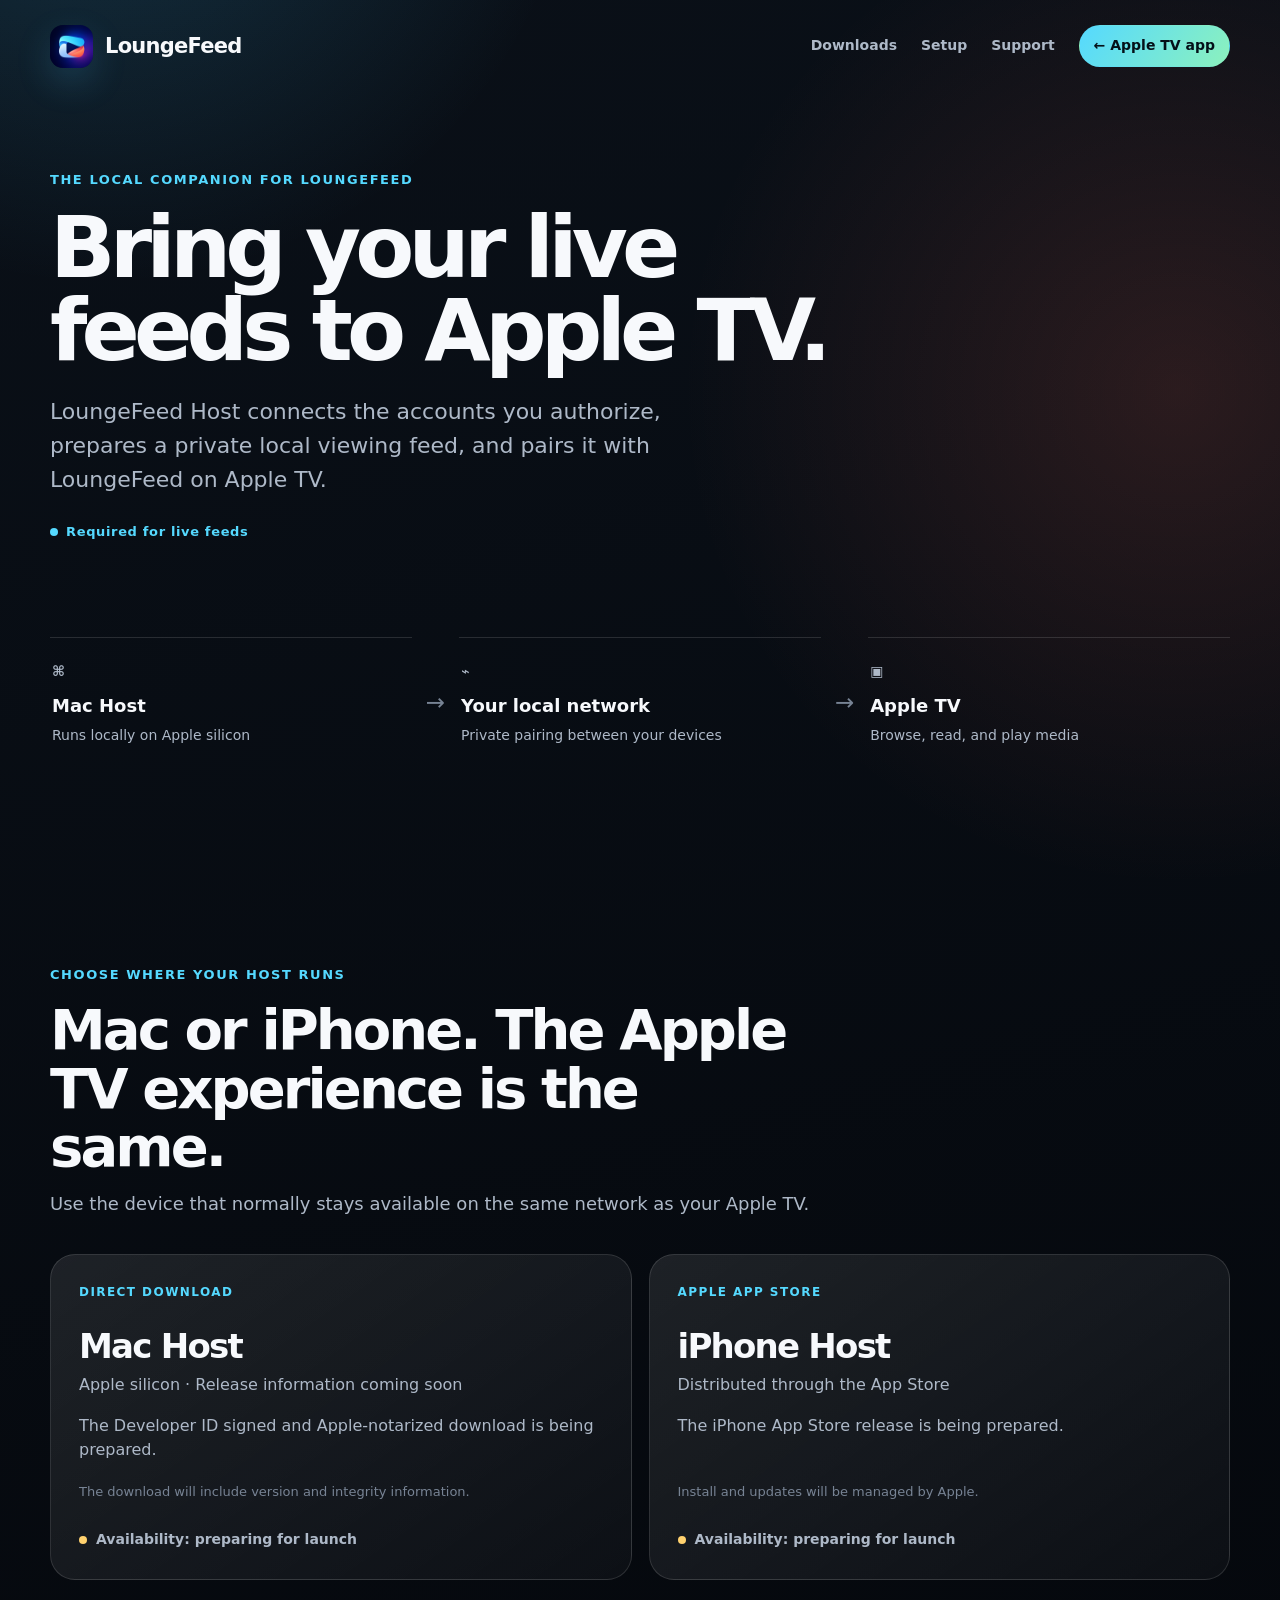
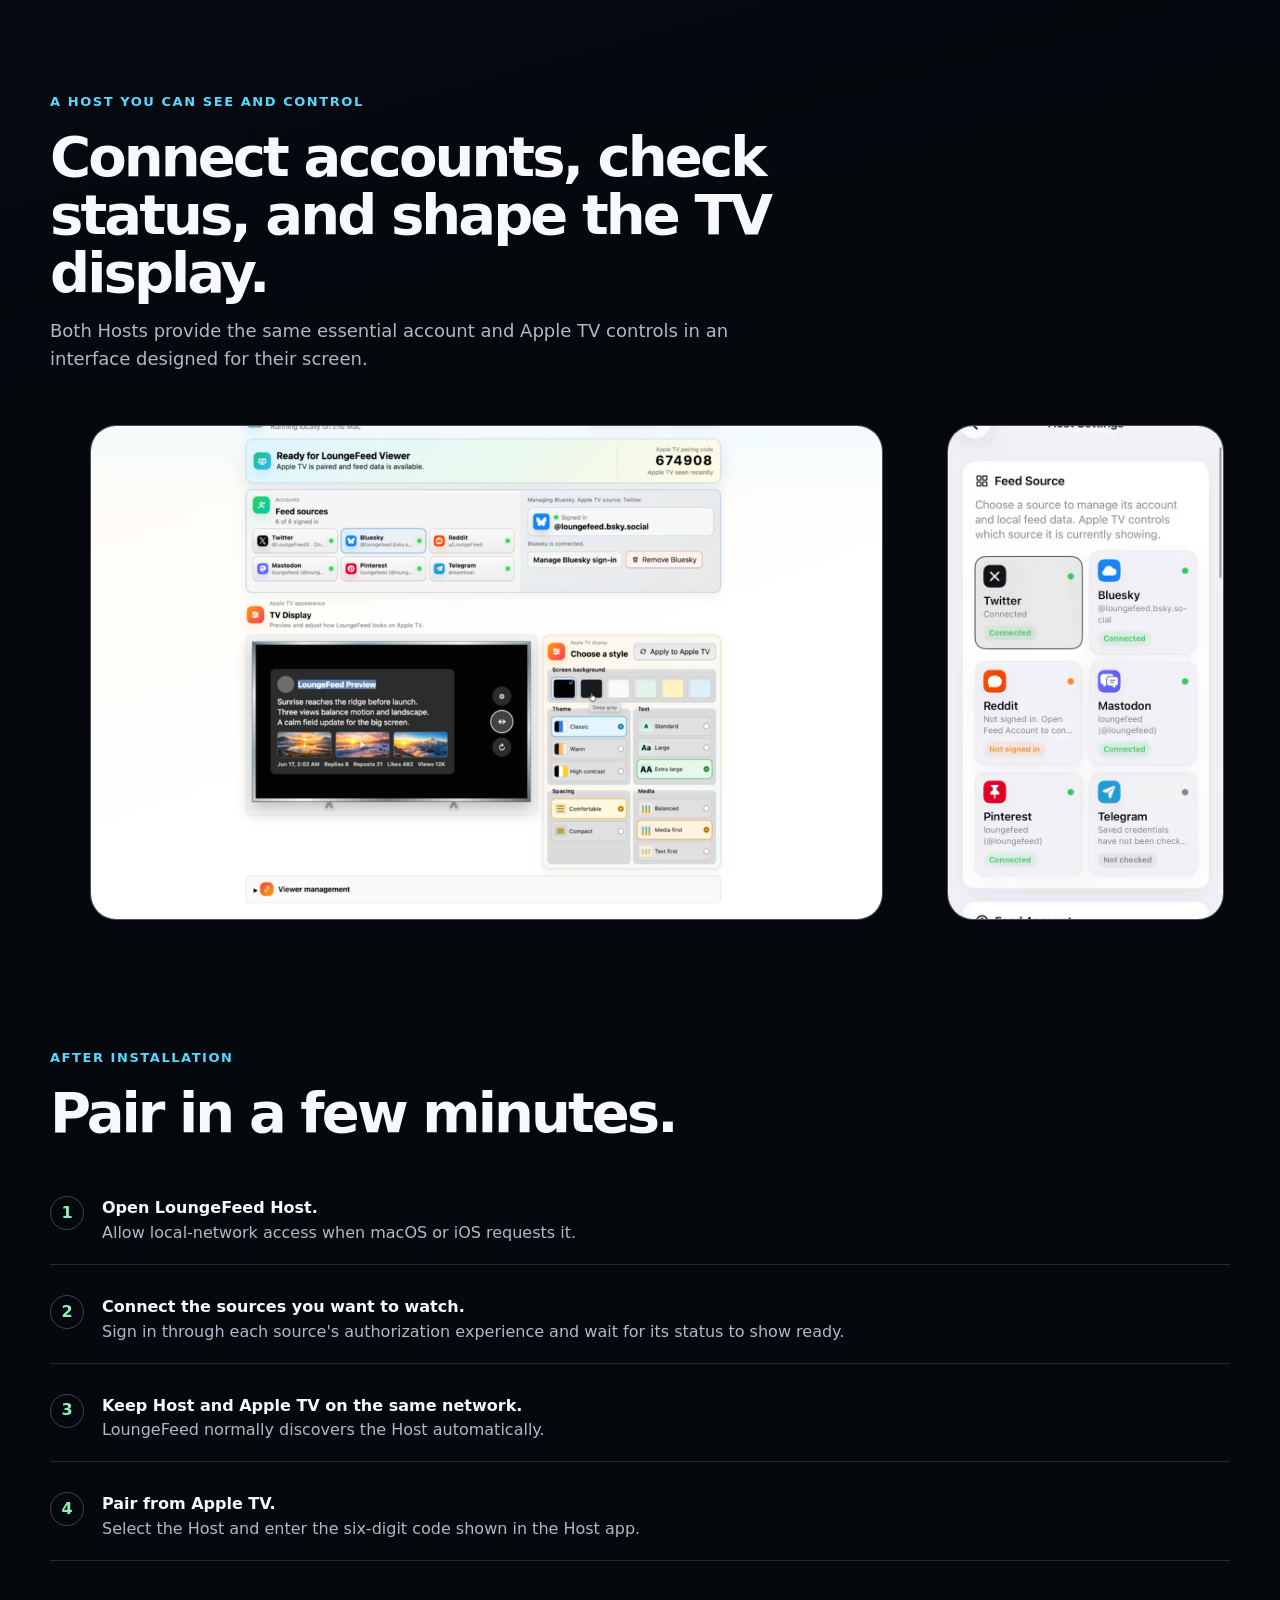
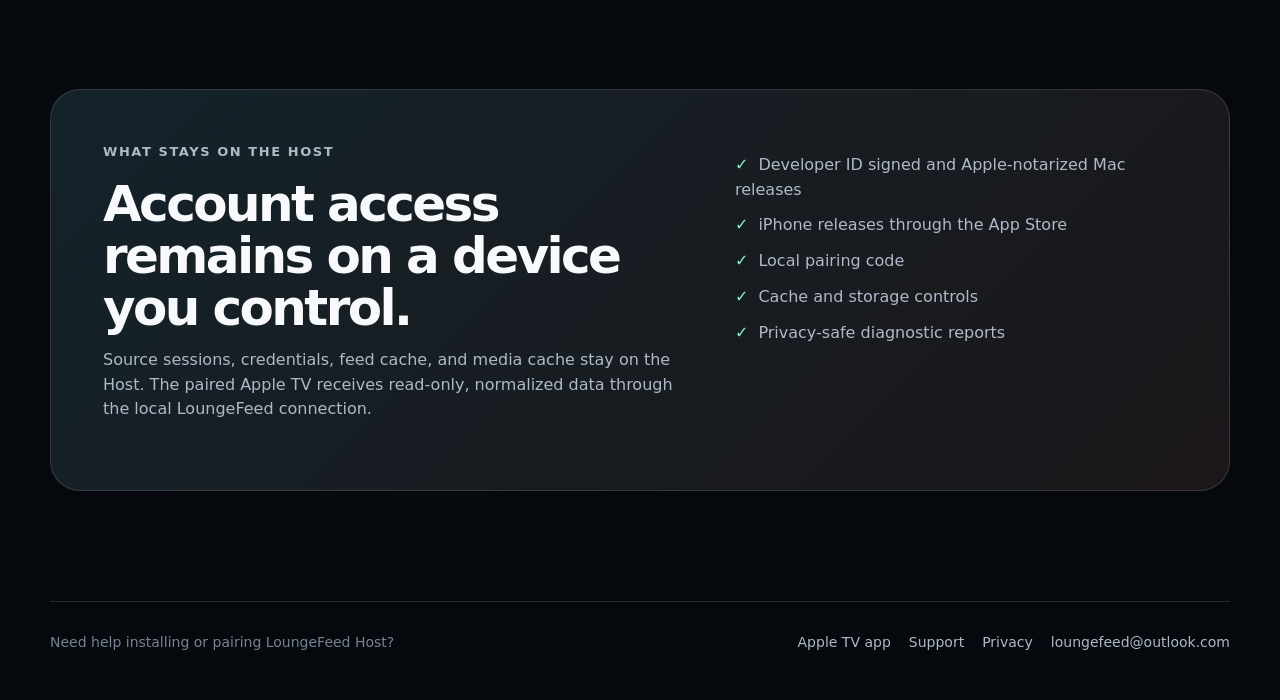
==== host.html @ aaff3a9a "Clarify navigation and product feature hierarchy" ====
<!doctype html>
<html lang="en">
<head>
  <meta charset="utf-8">
  <meta name="viewport" content="width=device-width, initial-scale=1">
  <title>Get LoungeFeed Host</title>
  <meta name="description" content="Install LoungeFeed Host on Mac or iPhone, connect your sources, and pair live feeds with LoungeFeed on Apple TV.">
  <meta name="theme-color" content="#05080d">
  <link rel="icon" href="assets/icons/icon-32.png" sizes="32x32" type="image/png">
  <link rel="apple-touch-icon" href="assets/icons/icon-180.png">
  <link rel="manifest" href="site.webmanifest">
  <link rel="stylesheet" href="assets/site.css">
</head>
<body>
  <div class="site-shell">
    <header class="site-header">
      <a class="brand" href="index.html" aria-label="LoungeFeed home"><img src="assets/icons/icon-192.png" alt=""><span>LoungeFeed</span></a>
      <nav class="site-nav" aria-label="Main navigation">
        <a href="#downloads">Downloads</a>
        <a href="#setup">Setup</a>
        <a href="support.html">Support</a>
        <a class="nav-cta" href="index.html">← Apple TV app</a>
      </nav>
    </header>

    <main>
      <section class="host-hero" aria-labelledby="host-title">
        <p class="eyebrow">The local companion for LoungeFeed</p>
        <h1 id="host-title">Bring your live feeds to Apple TV.</h1>
        <p class="hero-lead">LoungeFeed Host connects the accounts you authorize, prepares a private local viewing feed, and pairs it with LoungeFeed on Apple TV.</p>
        <p class="required-note"><span aria-hidden="true"></span>Required for live feeds</p>
      </section>

      <section class="connection-flow" aria-label="How LoungeFeed Host connects to Apple TV">
        <div class="flow-device"><span class="flow-icon" aria-hidden="true">⌘</span><strong>Mac Host</strong><span>Runs locally on Apple silicon</span></div>
        <span class="flow-arrow" aria-hidden="true">→</span>
        <div class="flow-device"><span class="flow-icon" aria-hidden="true">⌁</span><strong>Your local network</strong><span>Private pairing between your devices</span></div>
        <span class="flow-arrow" aria-hidden="true">→</span>
        <div class="flow-device"><span class="flow-icon" aria-hidden="true">▣</span><strong>Apple TV</strong><span>Browse, read, and play media</span></div>
      </section>

      <section class="section" id="downloads" aria-labelledby="download-title">
        <div class="section-heading">
          <p class="eyebrow">Choose where your Host runs</p>
          <h2 id="download-title">Mac or iPhone. The Apple TV experience is the same.</h2>
          <p class="section-lead">Use the device that normally stays available on the same network as your Apple TV.</p>
        </div>

        <div class="download-grid" aria-label="Host downloads">
          <article class="download-card">
            <span class="platform-tag">Direct download</span>
            <h2>Mac Host</h2>
            <p class="download-detail" id="mac-detail">Apple silicon · Release information coming soon</p>
            <p class="download-status" id="mac-status">The Developer ID signed and Apple-notarized download is being prepared.</p>
            <p class="download-meta" id="mac-meta">The download will include version and integrity information.</p>
            <span class="release-state" id="mac-pending">Availability: preparing for launch</span>
            <a class="button primary" id="mac-action" hidden>Download for Mac</a>
          </article>
          <article class="download-card">
            <span class="platform-tag">Apple App Store</span>
            <h2>iPhone Host</h2>
            <p class="download-detail" id="iphone-detail">Distributed through the App Store</p>
            <p class="download-status" id="iphone-status">The iPhone App Store release is being prepared.</p>
            <p class="download-meta" id="iphone-meta">Install and updates will be managed by Apple.</p>
            <span class="release-state" id="iphone-pending">Availability: preparing for launch</span>
            <a class="button primary" id="iphone-action" hidden>View on the App Store</a>
          </article>
        </div>
      </section>

      <section class="section" aria-labelledby="host-view-title">
        <div class="section-heading">
          <p class="eyebrow">A Host you can see and control</p>
          <h2 id="host-view-title">Connect accounts, check status, and shape the TV display.</h2>
          <p class="section-lead">Both Hosts provide the same essential account and Apple TV controls in an interface designed for their screen.</p>
        </div>
        <div class="host-screens">
          <figure class="device-shot mac"><img src="assets/screens/mac-host.png" loading="lazy" alt="LoungeFeed Mac Host showing connected sources and Apple TV display settings"></figure>
          <figure class="device-shot phone"><img src="assets/screens/iphone-host.png" loading="lazy" alt="LoungeFeed iPhone Host showing its source account controls"></figure>
        </div>
      </section>

      <section class="section" id="setup" aria-labelledby="setup-title">
        <div class="section-heading">
          <p class="eyebrow">After installation</p>
          <h2 id="setup-title">Pair in a few minutes.</h2>
        </div>
        <ol class="install-list">
          <li><span><strong>Open LoungeFeed Host.</strong><br>Allow local-network access when macOS or iOS requests it.</span></li>
          <li><span><strong>Connect the sources you want to watch.</strong><br>Sign in through each source's authorization experience and wait for its status to show ready.</span></li>
          <li><span><strong>Keep Host and Apple TV on the same network.</strong><br>LoungeFeed normally discovers the Host automatically.</span></li>
          <li><span><strong>Pair from Apple TV.</strong><br>Select the Host and enter the six-digit code shown in the Host app.</span></li>
        </ol>
      </section>

      <section class="section" aria-labelledby="trust-title">
        <div class="privacy-panel">
          <div>
            <p class="eyebrow">What stays on the Host</p>
            <h2 id="trust-title">Account access remains on a device you control.</h2>
            <p>Source sessions, credentials, feed cache, and media cache stay on the Host. The paired Apple TV receives read-only, normalized data through the local LoungeFeed connection.</p>
          </div>
          <ul class="check-list"><li>Developer ID signed and Apple-notarized Mac releases</li><li>iPhone releases through the App Store</li><li>Local pairing code</li><li>Cache and storage controls</li><li>Privacy-safe diagnostic reports</li></ul>
        </div>
      </section>
    </main>

    <footer class="site-footer">
      <span>Need help installing or pairing LoungeFeed Host?</span>
      <span class="footer-links"><a href="index.html">Apple TV app</a><a href="support.html">Support</a><a href="privacy.html">Privacy</a><a href="mailto:loungefeed@outlook.com">loungefeed@outlook.com</a></span>
    </footer>
  </div>

  <script>
    const setDownload = (platform, data) => {
      const action = document.getElementById(`${platform}-action`);
      if (data.status !== "available") return;
      const url = platform === "mac" ? data.downloadURL : data.appStoreURL;
      if (!url) return;
      action.href = url;
      action.hidden = false;
      document.getElementById(`${platform}-pending`).hidden = true;
      action.textContent = platform === "mac" ? "Download for Mac" : "View on the App Store";
    };

    fetch("host-downloads.json", { cache: "no-store" })
      .then(response => response.ok ? response.json() : Promise.reject(new Error("metadata unavailable")))
      .then(data => {
        const mac = data.macOS || {};
        const iphone = data.iPhone || {};
        if (mac.version) document.getElementById("mac-detail").textContent = `${mac.architecture || "Apple silicon"} · Version ${mac.version}`;
        if (mac.minimumSystemVersion) document.getElementById("mac-meta").textContent = `Requires macOS ${mac.minimumSystemVersion} or later`;
        if (mac.status === "available") document.getElementById("mac-status").textContent = "Developer ID signed, notarized by Apple, and ready for direct installation.";
        if (iphone.version) document.getElementById("iphone-detail").textContent = `Version ${iphone.version} · App Store`;
        if (iphone.status === "available") document.getElementById("iphone-status").textContent = "Available from Apple's App Store.";
        setDownload("mac", mac);
        setDownload("iphone", iphone);
      })
      .catch(() => {});
  </script>
</body>
</html>
---- assets/site.css ----
:root {
  color-scheme: dark;
  --page: #05080d;
  --page-soft: #0a1018;
  --surface: rgba(255, 255, 255, 0.065);
  --surface-strong: rgba(255, 255, 255, 0.095);
  --text: #f7f9fc;
  --muted: #aeb9c8;
  --soft: #778394;
  --line: rgba(255, 255, 255, 0.13);
  --line-strong: rgba(255, 255, 255, 0.24);
  --cyan: #55d9ff;
  --blue: #4f7cff;
  --coral: #ff7f68;
  --gold: #ffd16e;
  --mint: #8cf1bd;
  font-family: Inter, ui-sans-serif, system-ui, -apple-system, BlinkMacSystemFont, "Segoe UI", sans-serif;
}

* { box-sizing: border-box; }
html { scroll-behavior: smooth; }
body {
  margin: 0;
  min-width: 320px;
  min-height: 100vh;
  color: var(--text);
  background:
    radial-gradient(circle at 8% -5%, rgba(66, 198, 255, 0.2), transparent 30rem),
    radial-gradient(circle at 92% 10%, rgba(255, 112, 91, 0.14), transparent 31rem),
    linear-gradient(165deg, var(--page-soft), var(--page) 48%);
  font-size: 16px;
  line-height: 1.55;
}

img { display: block; max-width: 100%; }
a { color: inherit; }
button, a { -webkit-tap-highlight-color: transparent; }
:focus-visible { outline: 3px solid var(--cyan); outline-offset: 4px; }

.site-shell {
  width: min(1180px, calc(100% - 40px));
  margin: 0 auto;
}

.site-header {
  display: flex;
  align-items: center;
  justify-content: space-between;
  gap: 28px;
  min-height: 92px;
}

.brand {
  display: inline-flex;
  align-items: center;
  gap: 12px;
  color: var(--text);
  text-decoration: none;
  font-size: 21px;
  font-weight: 800;
  letter-spacing: -0.035em;
}

.brand img {
  width: 43px;
  height: 43px;
  border-radius: 13px;
  box-shadow: 0 14px 35px rgba(76, 196, 255, 0.18);
}

.site-nav {
  display: flex;
  align-items: center;
  justify-content: flex-end;
  flex-wrap: wrap;
  gap: 9px 24px;
}

.site-nav a {
  color: var(--muted);
  text-decoration: none;
  font-size: 14px;
  font-weight: 650;
}

.site-nav a:hover { color: var(--text); }

.site-nav .nav-cta {
  padding: 9px 14px;
  border: 1px solid transparent;
  border-radius: 999px;
  color: #041018;
  background: linear-gradient(125deg, var(--cyan), var(--mint));
  font-weight: 820;
}

.hero {
  display: grid;
  grid-template-columns: minmax(0, 0.82fr) minmax(520px, 1.18fr);
  align-items: center;
  gap: clamp(38px, 6vw, 78px);
  padding: 76px 0 46px;
}

.eyebrow {
  margin: 0 0 16px;
  color: var(--cyan);
  font-size: 13px;
  font-weight: 800;
  letter-spacing: 0.12em;
  text-transform: uppercase;
}

h1, h2, h3, p { margin-top: 0; }
h1 {
  max-width: 660px;
  margin-bottom: 24px;
  font-size: clamp(48px, 7.2vw, 86px);
  line-height: 0.96;
  letter-spacing: -0.068em;
}

.hero-lead {
  max-width: 650px;
  margin-bottom: 0;
  color: var(--muted);
  font-size: clamp(18px, 2.1vw, 22px);
  line-height: 1.55;
}

.actions {
  display: flex;
  align-items: center;
  flex-wrap: wrap;
  gap: 16px 22px;
  margin-top: 30px;
}

.button {
  display: inline-flex;
  align-items: center;
  justify-content: center;
  min-height: 50px;
  padding: 0 19px;
  border: 1px solid var(--line-strong);
  border-radius: 14px;
  color: var(--text);
  text-decoration: none;
  font-weight: 780;
  transition: transform 160ms ease, border-color 160ms ease, background 160ms ease;
}

.button:hover { transform: translateY(-2px); border-color: rgba(255, 255, 255, 0.42); }
.button[hidden] { display: none; }
.button.primary {
  border-color: transparent;
  color: #041018;
  background: linear-gradient(125deg, var(--cyan), var(--mint));
}

.visual-stack { position: relative; padding: 22px 0 28px; }
.visual-stack::before {
  content: "";
  position: absolute;
  inset: 4% 3% 0;
  border-radius: 44px;
  background: linear-gradient(125deg, rgba(75, 208, 255, 0.22), rgba(255, 127, 104, 0.15));
  filter: blur(44px);
}

.tv-frame {
  position: relative;
  padding: 12px;
  border: 1px solid rgba(255, 255, 255, 0.26);
  border-radius: 28px;
  background: linear-gradient(150deg, #aab6c2, #39434d 8%, #161b20 70%, #64717e);
  box-shadow: 0 35px 90px rgba(0, 0, 0, 0.5);
}

.tv-screen {
  position: relative;
  aspect-ratio: 16 / 9;
  overflow: hidden;
  border: 3px solid #020304;
  border-radius: 18px;
  background: #000;
}
.tv-screen img { width: 100%; height: 100%; object-fit: cover; }
.screen-label {
  position: absolute;
  right: 16px;
  bottom: 14px;
  padding: 7px 10px;
  border: 1px solid rgba(255, 255, 255, 0.2);
  border-radius: 999px;
  background: rgba(3, 7, 11, 0.76);
  color: rgba(255, 255, 255, 0.8);
  font-size: 11px;
  font-weight: 750;
  backdrop-filter: blur(14px);
}
.tv-stand { display: flex; justify-content: center; gap: 33%; height: 22px; }
.tv-stand::before, .tv-stand::after {
  content: "";
  width: 42px;
  height: 18px;
  border-radius: 0 0 8px 8px;
  background: linear-gradient(90deg, #252c33, #8c98a3, #2f3740);
  transform: skewX(-16deg);
}
.tv-stand::after { transform: skewX(16deg); }

.requirement-bar {
  display: grid;
  grid-template-columns: 1fr auto;
  align-items: center;
  gap: 18px;
  margin: 40px 0 0;
  padding: 18px 20px;
  border: 1px solid rgba(85, 217, 255, 0.23);
  border-radius: 20px;
  background: rgba(85, 217, 255, 0.07);
}
.requirement-bar strong { display: block; margin-bottom: 2px; }
.requirement-bar p { margin: 0; color: var(--muted); font-size: 14px; }
.text-link {
  color: var(--cyan);
  font-weight: 750;
  text-decoration: underline;
  text-decoration-color: rgba(85, 217, 255, 0.48);
  text-underline-offset: 4px;
}
.text-link:hover { color: var(--text); text-decoration-color: currentColor; }

.section { padding: 112px 0 0; }
.section-heading { max-width: 760px; margin-bottom: 36px; }
h2 {
  margin-bottom: 14px;
  font-size: clamp(34px, 5vw, 56px);
  line-height: 1.04;
  letter-spacing: -0.052em;
}
.section-lead { margin-bottom: 0; color: var(--muted); font-size: 18px; }

.source-cloud {
  display: grid;
  grid-template-columns: repeat(6, 1fr);
  gap: 0 22px;
}
.source-chip {
  display: flex;
  align-items: center;
  gap: 10px;
  min-height: 56px;
  padding: 13px 2px;
  border-top: 1px solid var(--line);
  font-weight: 760;
}
.source-dot { width: 11px; height: 11px; border-radius: 50%; box-shadow: 0 0 18px currentColor; }
.source-chip:nth-child(1) .source-dot { color: #f5f7fa; background: currentColor; }
.source-chip:nth-child(2) .source-dot { color: #42a5ff; background: currentColor; }
.source-chip:nth-child(3) .source-dot { color: #ff6a43; background: currentColor; }
.source-chip:nth-child(4) .source-dot { color: #8c78ff; background: currentColor; }
.source-chip:nth-child(5) .source-dot { color: #4ec5f1; background: currentColor; }
.source-chip:nth-child(6) .source-dot { color: #ef4e72; background: currentColor; }

.story {
  display: grid;
  grid-template-columns: minmax(0, 1fr) minmax(0, 1.12fr);
  align-items: center;
  gap: clamp(36px, 7vw, 86px);
  margin-top: 52px;
}
.story.reverse { grid-template-columns: minmax(0, 1.12fr) minmax(0, 1fr); }
.story.reverse .story-media { order: -1; }
.story-copy h3 { margin-bottom: 14px; font-size: clamp(30px, 4vw, 44px); line-height: 1.07; letter-spacing: -0.04em; }
.story-copy p { color: var(--muted); font-size: 17px; }
.story-points { margin: 20px 0 0; padding: 0; list-style: none; }
.story-points li { display: flex; gap: 10px; margin: 10px 0; color: var(--muted); }
.story-points li::before { content: "•"; color: var(--cyan); font-weight: 900; }
.screenshot-card {
  overflow: hidden;
  border: 1px solid var(--line-strong);
  border-radius: 24px;
  background: #000;
  box-shadow: 0 30px 75px rgba(0, 0, 0, 0.38);
}
.screenshot-card img { width: 100%; aspect-ratio: 16 / 9; object-fit: cover; }

.feature-pair {
  display: grid;
  grid-template-columns: 1fr 1fr;
  gap: clamp(36px, 7vw, 86px);
  margin-top: 84px;
  padding: 34px 0;
  border-top: 1px solid var(--line);
  border-bottom: 1px solid var(--line);
}
.feature-essay h3 {
  margin-bottom: 12px;
  font-size: clamp(27px, 3.2vw, 38px);
  line-height: 1.08;
  letter-spacing: -0.035em;
}
.feature-essay p { color: var(--muted); }
.feature-essay p:last-child { margin-bottom: 0; }
.steps-grid {
  display: grid;
  grid-template-columns: repeat(3, 1fr);
  gap: 15px;
  counter-reset: setup-step;
}
.step-card {
  position: relative;
  padding: 24px 0 0;
  border-top: 1px solid var(--line);
  counter-increment: setup-step;
}
.step-card::before {
  content: counter(setup-step);
  display: grid;
  place-items: center;
  width: 34px;
  height: 34px;
  margin-bottom: 26px;
  border: 1px solid var(--line-strong);
  border-radius: 50%;
  color: var(--cyan);
  font-weight: 900;
}
.step-card h3 { margin-bottom: 8px; font-size: 21px; }
.step-card p { margin-bottom: 0; color: var(--muted); }

.privacy-panel, .explore-panel {
  display: grid;
  grid-template-columns: minmax(0, 1.15fr) minmax(280px, 0.85fr);
  gap: 34px;
  padding: clamp(28px, 5vw, 52px);
  border: 1px solid var(--line);
  border-radius: 30px;
  background:
    linear-gradient(135deg, rgba(85, 217, 255, 0.09), rgba(255, 127, 104, 0.06)),
    rgba(255, 255, 255, 0.035);
}
.privacy-panel h2, .explore-panel h2 { font-size: clamp(32px, 4.5vw, 50px); }
.privacy-panel p, .explore-panel p { color: var(--muted); }
.check-list { margin: 0; padding: 0; list-style: none; }
.check-list li { margin: 11px 0; color: var(--muted); }
.check-list li::before { content: "✓"; margin-right: 10px; color: var(--mint); font-weight: 900; }

.site-footer {
  display: flex;
  align-items: flex-start;
  justify-content: space-between;
  gap: 24px;
  margin-top: 110px;
  padding: 30px 0 46px;
  border-top: 1px solid var(--line);
  color: var(--soft);
  font-size: 14px;
}
.footer-links { display: flex; flex-wrap: wrap; justify-content: flex-end; gap: 8px 18px; }
.footer-links a { color: var(--muted); text-decoration: none; }
.footer-links a:hover { color: var(--text); }

/* Host download page */
.host-hero { max-width: 870px; padding: 78px 0 42px; }
.host-hero h1 { max-width: 820px; }
.required-note {
  display: inline-flex;
  align-items: center;
  gap: 8px;
  margin-top: 24px;
  color: var(--cyan);
  font-size: 13px;
  font-weight: 820;
  letter-spacing: 0.05em;
}
.required-note span { width: 8px; height: 8px; border-radius: 50%; background: var(--cyan); }
.connection-flow {
  display: grid;
  grid-template-columns: 1fr auto 1fr auto 1fr;
  align-items: center;
  gap: 14px;
  margin: 40px 0 84px;
}
.flow-device {
  min-height: 126px;
  padding: 21px 2px;
  border-top: 1px solid var(--line);
}
.flow-device strong { display: block; margin: 9px 0 3px; font-size: 18px; }
.flow-device span { color: var(--muted); font-size: 14px; }
.flow-icon { color: var(--cyan); font-size: 25px; font-weight: 900; }
.flow-arrow { color: var(--soft); font-size: 23px; }

.download-grid { display: grid; grid-template-columns: 1fr 1fr; gap: 17px; }
.download-card {
  display: flex;
  flex-direction: column;
  min-height: 326px;
  padding: 28px;
  border: 1px solid var(--line);
  border-radius: 25px;
  background: linear-gradient(145deg, var(--surface-strong), rgba(255, 255, 255, 0.03));
}
.platform-tag { color: var(--cyan); font-size: 12px; font-weight: 850; letter-spacing: 0.12em; text-transform: uppercase; }
.download-card h2 { margin: 28px 0 8px; font-size: 34px; }
.download-detail, .download-status { color: var(--muted); }
.download-status { min-height: 52px; }
.download-meta { margin: 0 0 22px; color: var(--soft); font-size: 13px; }
.download-card .button { align-self: flex-start; margin-top: auto; }
.release-state {
  display: flex;
  align-items: center;
  gap: 9px;
  margin-top: auto;
  color: var(--muted);
  font-size: 14px;
  font-weight: 680;
}
.release-state::before { content: ""; width: 8px; height: 8px; border-radius: 50%; background: var(--gold); }

.host-screens {
  display: grid;
  grid-template-columns: minmax(0, 1.75fr) minmax(220px, 0.58fr);
  align-items: stretch;
  gap: 18px;
}
.device-shot {
  overflow: hidden;
  border: 1px solid var(--line-strong);
  border-radius: 26px;
  background: rgba(255, 255, 255, 0.055);
}
.device-shot.mac { aspect-ratio: 16 / 10; }
.device-shot.phone { aspect-ratio: 0.56 / 1; max-height: 620px; justify-self: center; }
.device-shot img { width: 100%; height: 100%; object-fit: cover; }
.device-shot.mac img { object-position: center 67%; }
.device-shot figcaption { padding: 12px 15px; color: var(--muted); font-size: 13px; }

.install-list { display: grid; gap: 12px; padding: 0; list-style: none; counter-reset: install-step; }
.install-list li {
  display: grid;
  grid-template-columns: 38px 1fr;
  gap: 14px;
  align-items: start;
  padding: 18px 0;
  border-bottom: 1px solid var(--line);
  color: var(--muted);
  counter-increment: install-step;
}
.install-list li::before {
  content: counter(install-step);
  display: grid;
  place-items: center;
  width: 32px;
  height: 32px;
  border: 1px solid var(--line-strong);
  border-radius: 50%;
  color: var(--mint);
  font-weight: 900;
}
.install-list strong { color: var(--text); }

@media (max-width: 980px) {
  .hero { grid-template-columns: 1fr; padding-top: 52px; }
  .hero-copy { max-width: 780px; }
  .visual-stack { width: min(760px, 100%); margin: 0 auto; }
  .source-cloud { grid-template-columns: repeat(3, 1fr); }
  .story, .story.reverse { grid-template-columns: 1fr; }
  .story.reverse .story-media { order: initial; }
}

@media (max-width: 720px) {
  .site-shell { width: min(100% - 28px, 1180px); }
  .site-header { align-items: flex-start; flex-direction: column; padding: 20px 0; }
  .site-nav { justify-content: flex-start; gap: 8px 17px; }
  .hero, .host-hero { padding-top: 46px; }
  h1 { font-size: clamp(45px, 14vw, 66px); }
  .requirement-bar { grid-template-columns: 1fr; }
  .requirement-bar > .text-link { grid-column: 1; }
  .section { padding-top: 82px; }
  .source-cloud, .steps-grid, .download-grid { grid-template-columns: 1fr 1fr; }
  .feature-pair { grid-template-columns: 1fr; }
  .privacy-panel, .explore-panel { grid-template-columns: 1fr; }
  .connection-flow { grid-template-columns: 1fr; }
  .flow-arrow { transform: rotate(90deg); justify-self: center; }
  .host-screens { grid-template-columns: 1fr; }
  .device-shot.phone { width: min(360px, 100%); }
  .site-footer { flex-direction: column; }
  .footer-links { justify-content: flex-start; }
}

@media (max-width: 480px) {
  .site-nav {
    width: 100%;
    flex-wrap: nowrap;
    justify-content: space-between;
    gap: 7px;
  }
  .site-nav a { font-size: 11.5px; }
  .site-nav .nav-cta { padding: 6px 9px; }
  .source-cloud, .steps-grid, .download-grid { grid-template-columns: 1fr; }
  .button { width: 100%; }
  .actions { display: grid; }
  .tv-frame { padding: 7px; border-radius: 20px; }
  .tv-screen { border-radius: 13px; }
}

@media (prefers-reduced-motion: reduce) {
  html { scroll-behavior: auto; }
  .button { transition: none; }
}
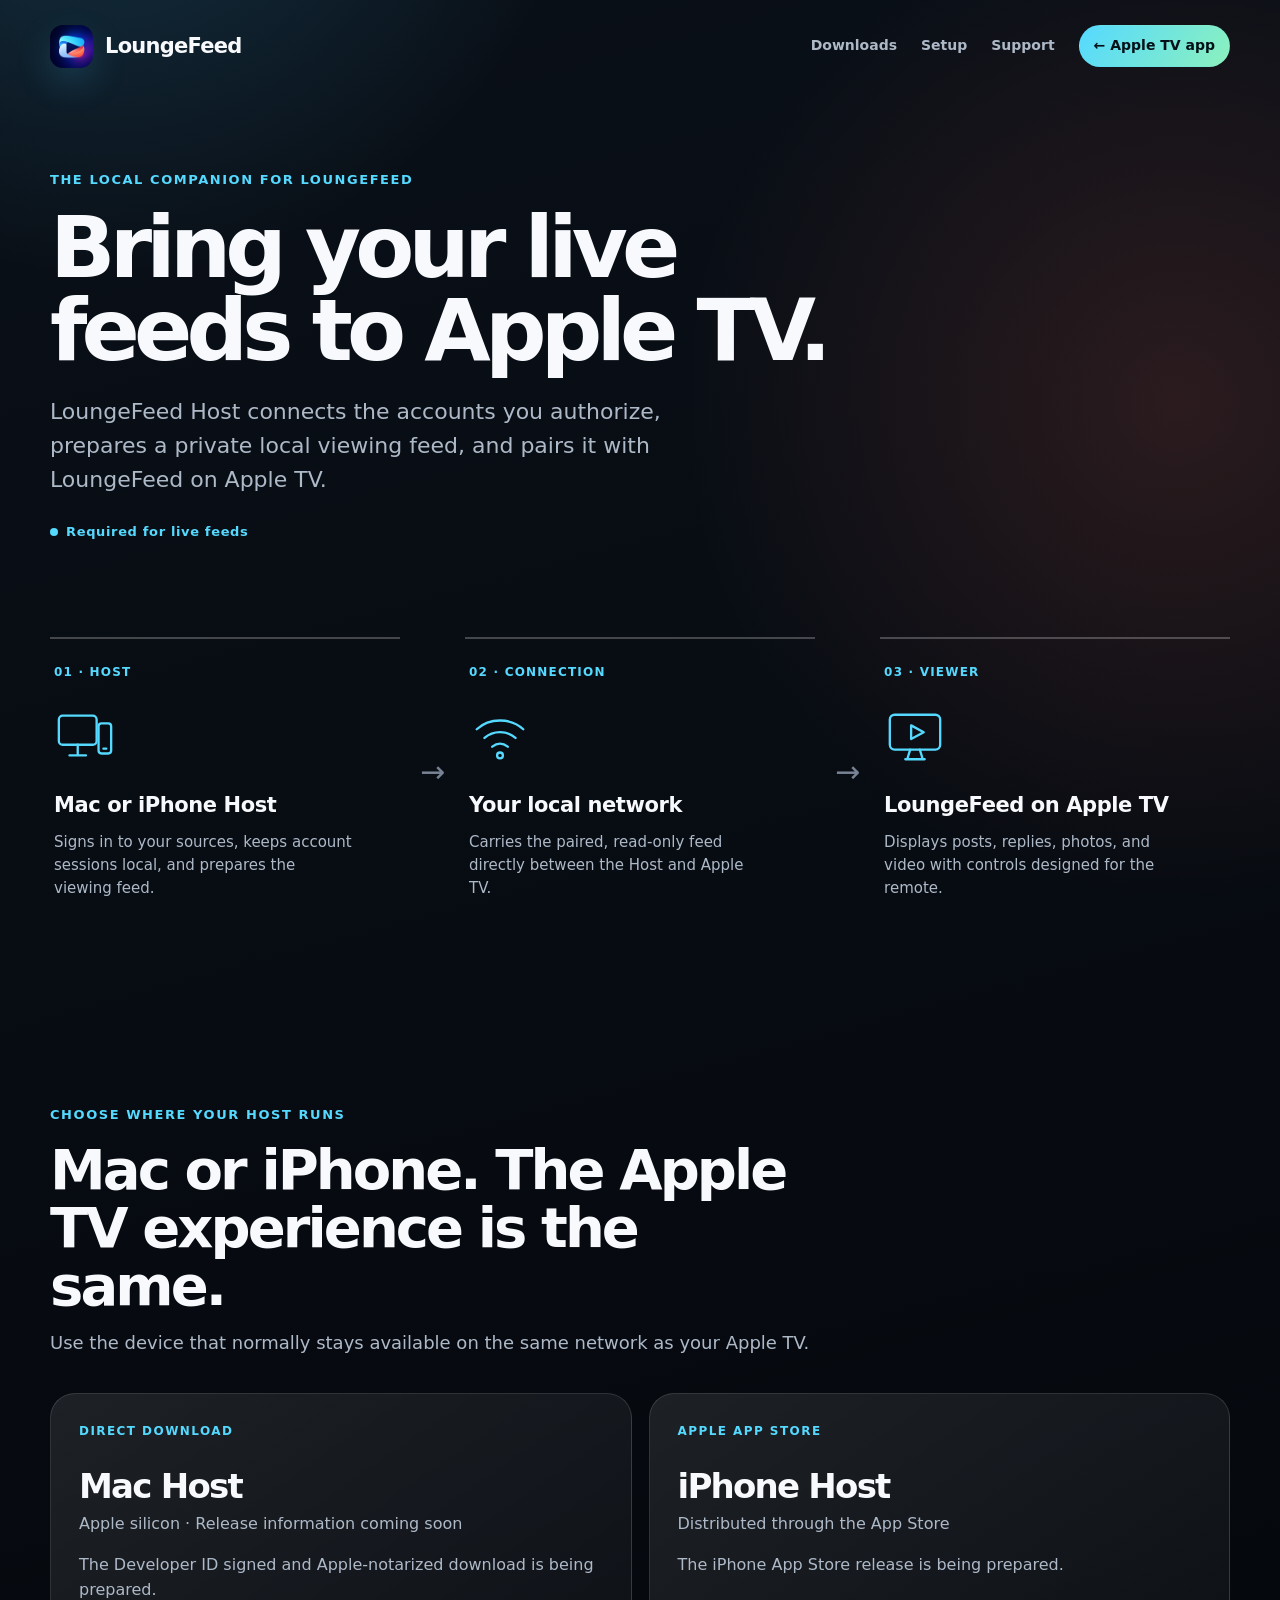
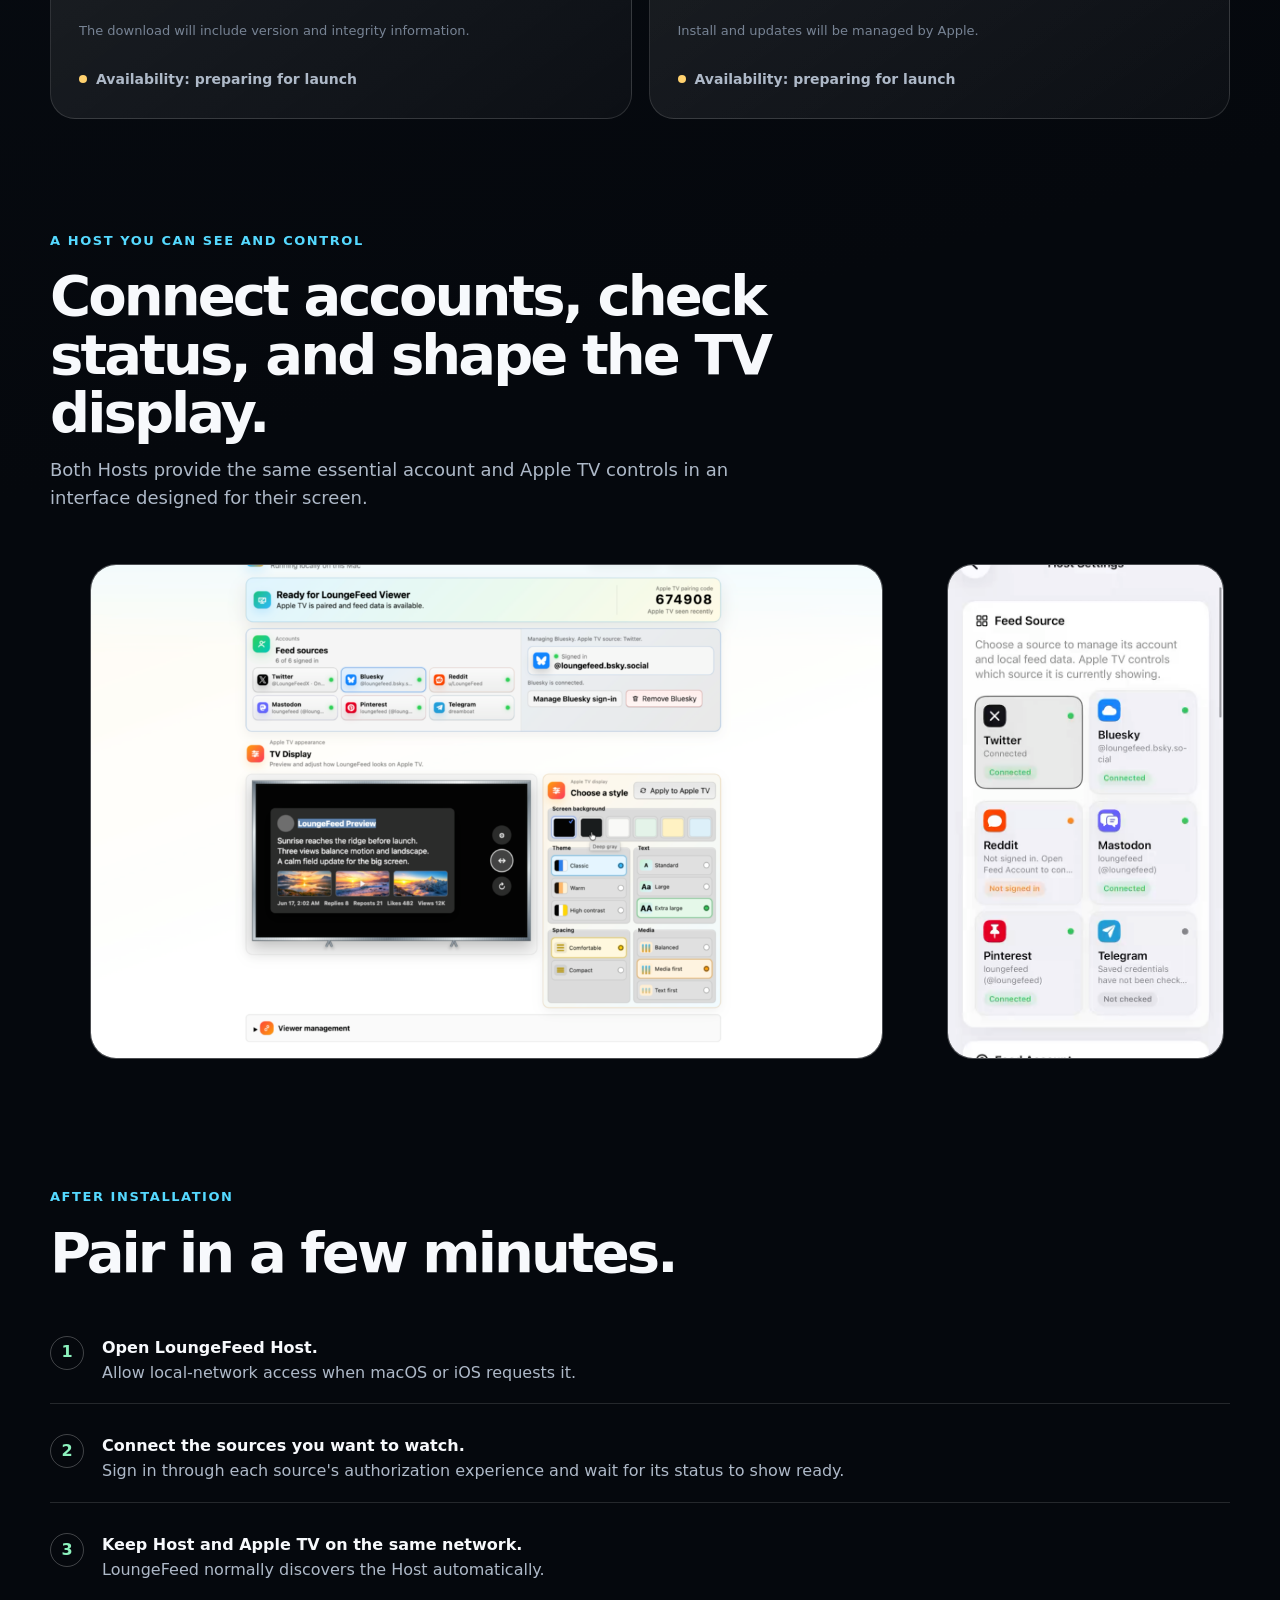
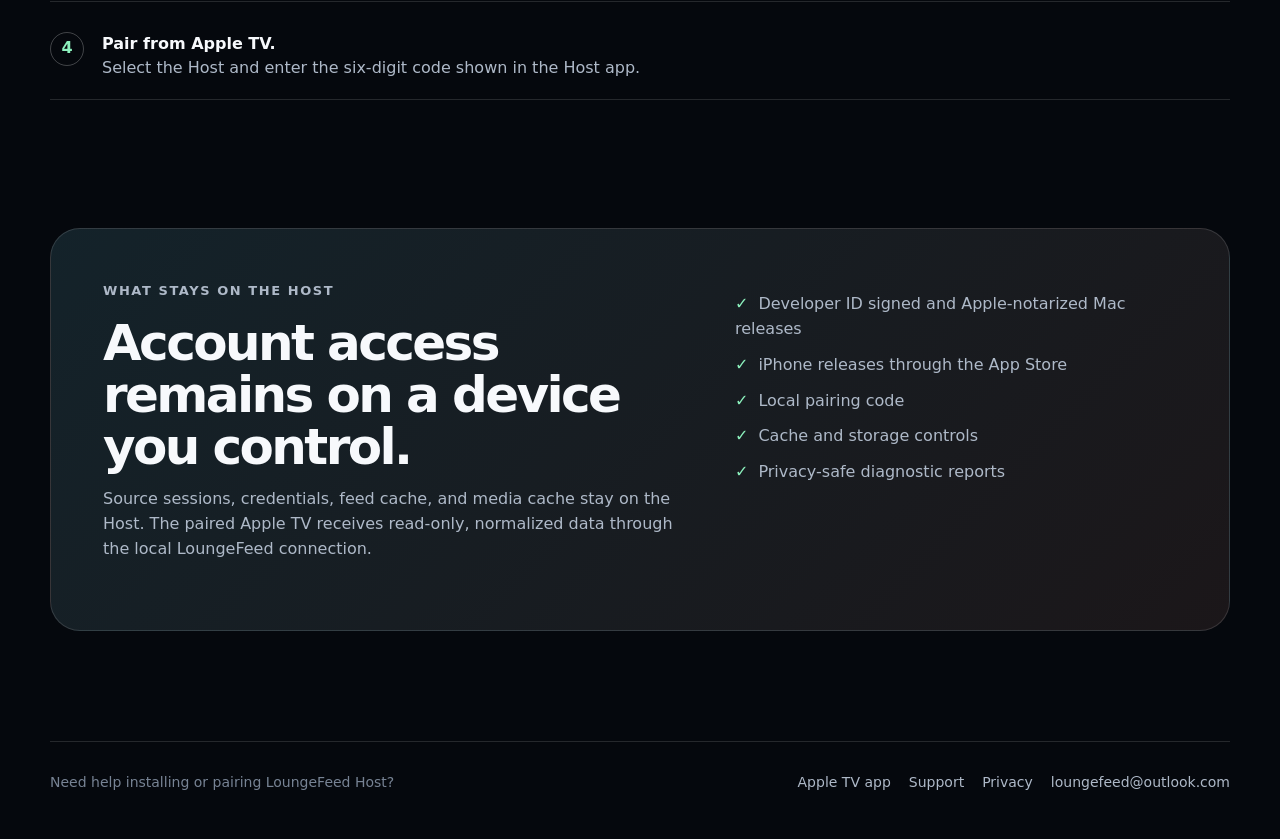
==== commit f296206f: "Refresh Host requirement and connection flow" ====
--- a/host.html
+++ b/host.html
@@ -9,7 +9,7 @@
   <link rel="icon" href="assets/icons/icon-32.png" sizes="32x32" type="image/png">
   <link rel="apple-touch-icon" href="assets/icons/icon-180.png">
   <link rel="manifest" href="site.webmanifest">
-  <link rel="stylesheet" href="assets/site.css">
+  <link rel="stylesheet" href="assets/site.css?v=20260802-2">
 </head>
 <body>
   <div class="site-shell">
@@ -32,11 +32,26 @@
       </section>
 
       <section class="connection-flow" aria-label="How LoungeFeed Host connects to Apple TV">
-        <div class="flow-device"><span class="flow-icon" aria-hidden="true">⌘</span><strong>Mac Host</strong><span>Runs locally on Apple silicon</span></div>
+        <div class="flow-device">
+          <span class="flow-step">01 · Host</span>
+          <svg class="flow-icon" viewBox="0 0 64 64" aria-hidden="true"><rect x="5" y="10" width="39" height="30" rx="4"></rect><path d="M16 51h17M24.5 40v11"></path><rect x="46" y="18" width="13" height="31" rx="3"></rect><path d="M51 44h3"></path></svg>
+          <strong>Mac or iPhone Host</strong>
+          <p>Signs in to your sources, keeps account sessions local, and prepares the viewing feed.</p>
+        </div>
         <span class="flow-arrow" aria-hidden="true">→</span>
-        <div class="flow-device"><span class="flow-icon" aria-hidden="true">⌁</span><strong>Your local network</strong><span>Private pairing between your devices</span></div>
+        <div class="flow-device">
+          <span class="flow-step">02 · Connection</span>
+          <svg class="flow-icon" viewBox="0 0 64 64" aria-hidden="true"><path d="M8 24c13-12 35-12 48 0M16 33c9-8 23-8 32 0M24 42c5-4 11-4 16 0"></path><circle cx="32" cy="51" r="3"></circle></svg>
+          <strong>Your local network</strong>
+          <p>Carries the paired, read-only feed directly between the Host and Apple TV.</p>
+        </div>
         <span class="flow-arrow" aria-hidden="true">→</span>
-        <div class="flow-device"><span class="flow-icon" aria-hidden="true">▣</span><strong>Apple TV</strong><span>Browse, read, and play media</span></div>
+        <div class="flow-device">
+          <span class="flow-step">03 · Viewer</span>
+          <svg class="flow-icon" viewBox="0 0 64 64" aria-hidden="true"><rect x="6" y="9" width="52" height="36" rx="5"></rect><path d="M22 55h20M27 45l-3 10M37 45l3 10"></path><path d="M28 20l13 7-13 7z"></path></svg>
+          <strong>LoungeFeed on Apple TV</strong>
+          <p>Displays posts, replies, photos, and video with controls designed for the remote.</p>
+        </div>
       </section>
 
       <section class="section" id="downloads" aria-labelledby="download-title">
--- a/assets/site.css
+++ b/assets/site.css
@@ -128,14 +128,6 @@
   line-height: 1.55;
 }
 
-.actions {
-  display: flex;
-  align-items: center;
-  flex-wrap: wrap;
-  gap: 16px 22px;
-  margin-top: 30px;
-}
-
 .button {
   display: inline-flex;
   align-items: center;
@@ -211,18 +203,33 @@
 .tv-stand::after { transform: skewX(16deg); }
 
 .requirement-bar {
-  display: grid;
-  grid-template-columns: 1fr auto;
-  align-items: center;
-  gap: 18px;
   margin: 40px 0 0;
-  padding: 18px 20px;
-  border: 1px solid rgba(85, 217, 255, 0.23);
+  padding: 25px 28px;
+  border: 1px solid rgba(85, 217, 255, 0.36);
   border-radius: 20px;
-  background: rgba(85, 217, 255, 0.07);
-}
-.requirement-bar strong { display: block; margin-bottom: 2px; }
-.requirement-bar p { margin: 0; color: var(--muted); font-size: 14px; }
+  background: rgba(85, 217, 255, 0.1);
+}
+.requirement-title {
+  display: inline-block;
+  margin-bottom: 10px;
+  color: var(--cyan);
+  font-size: 15px;
+  font-weight: 830;
+  text-decoration: underline;
+  text-decoration-color: rgba(85, 217, 255, 0.55);
+  text-underline-offset: 4px;
+}
+.requirement-title:hover { color: var(--text); text-decoration-color: currentColor; }
+.requirement-bar strong {
+  display: block;
+  margin-bottom: 6px;
+  color: var(--gold);
+  font-size: clamp(21px, 2.5vw, 29px);
+  line-height: 1.18;
+  letter-spacing: -0.025em;
+}
+.requirement-bar p { margin: 0; color: var(--muted); font-size: 15px; }
+.requirement-bar .requirement-secondary { margin-top: 5px; color: var(--soft); font-size: 14px; }
 .text-link {
   color: var(--cyan);
   font-weight: 750;
@@ -380,19 +387,38 @@
 .connection-flow {
   display: grid;
   grid-template-columns: 1fr auto 1fr auto 1fr;
-  align-items: center;
-  gap: 14px;
+  align-items: stretch;
+  gap: 20px;
   margin: 40px 0 84px;
 }
 .flow-device {
-  min-height: 126px;
-  padding: 21px 2px;
-  border-top: 1px solid var(--line);
-}
-.flow-device strong { display: block; margin: 9px 0 3px; font-size: 18px; }
-.flow-device span { color: var(--muted); font-size: 14px; }
-.flow-icon { color: var(--cyan); font-size: 25px; font-weight: 900; }
-.flow-arrow { color: var(--soft); font-size: 23px; }
+  display: flex;
+  flex-direction: column;
+  min-height: 250px;
+  padding: 24px 4px 8px;
+  border-top: 2px solid var(--line-strong);
+}
+.flow-step {
+  color: var(--cyan);
+  font-size: 12px;
+  font-weight: 850;
+  letter-spacing: 0.1em;
+  text-transform: uppercase;
+}
+.flow-icon {
+  width: 62px;
+  height: 62px;
+  margin: 25px 0 21px;
+  color: var(--cyan);
+  fill: none;
+  stroke: currentColor;
+  stroke-width: 2.4;
+  stroke-linecap: round;
+  stroke-linejoin: round;
+}
+.flow-device strong { display: block; margin: 0 0 9px; font-size: 21px; letter-spacing: -0.02em; }
+.flow-device p { max-width: 300px; margin: 0; color: var(--muted); font-size: 15px; line-height: 1.55; }
+.flow-arrow { align-self: center; color: var(--soft); font-size: 30px; }
 
 .download-grid { display: grid; grid-template-columns: 1fr 1fr; gap: 17px; }
 .download-card {
@@ -478,8 +504,6 @@
   .site-nav { justify-content: flex-start; gap: 8px 17px; }
   .hero, .host-hero { padding-top: 46px; }
   h1 { font-size: clamp(45px, 14vw, 66px); }
-  .requirement-bar { grid-template-columns: 1fr; }
-  .requirement-bar > .text-link { grid-column: 1; }
   .section { padding-top: 82px; }
   .source-cloud, .steps-grid, .download-grid { grid-template-columns: 1fr 1fr; }
   .feature-pair { grid-template-columns: 1fr; }
@@ -503,7 +527,6 @@
   .site-nav .nav-cta { padding: 6px 9px; }
   .source-cloud, .steps-grid, .download-grid { grid-template-columns: 1fr; }
   .button { width: 100%; }
-  .actions { display: grid; }
   .tv-frame { padding: 7px; border-radius: 20px; }
   .tv-screen { border-radius: 13px; }
 }
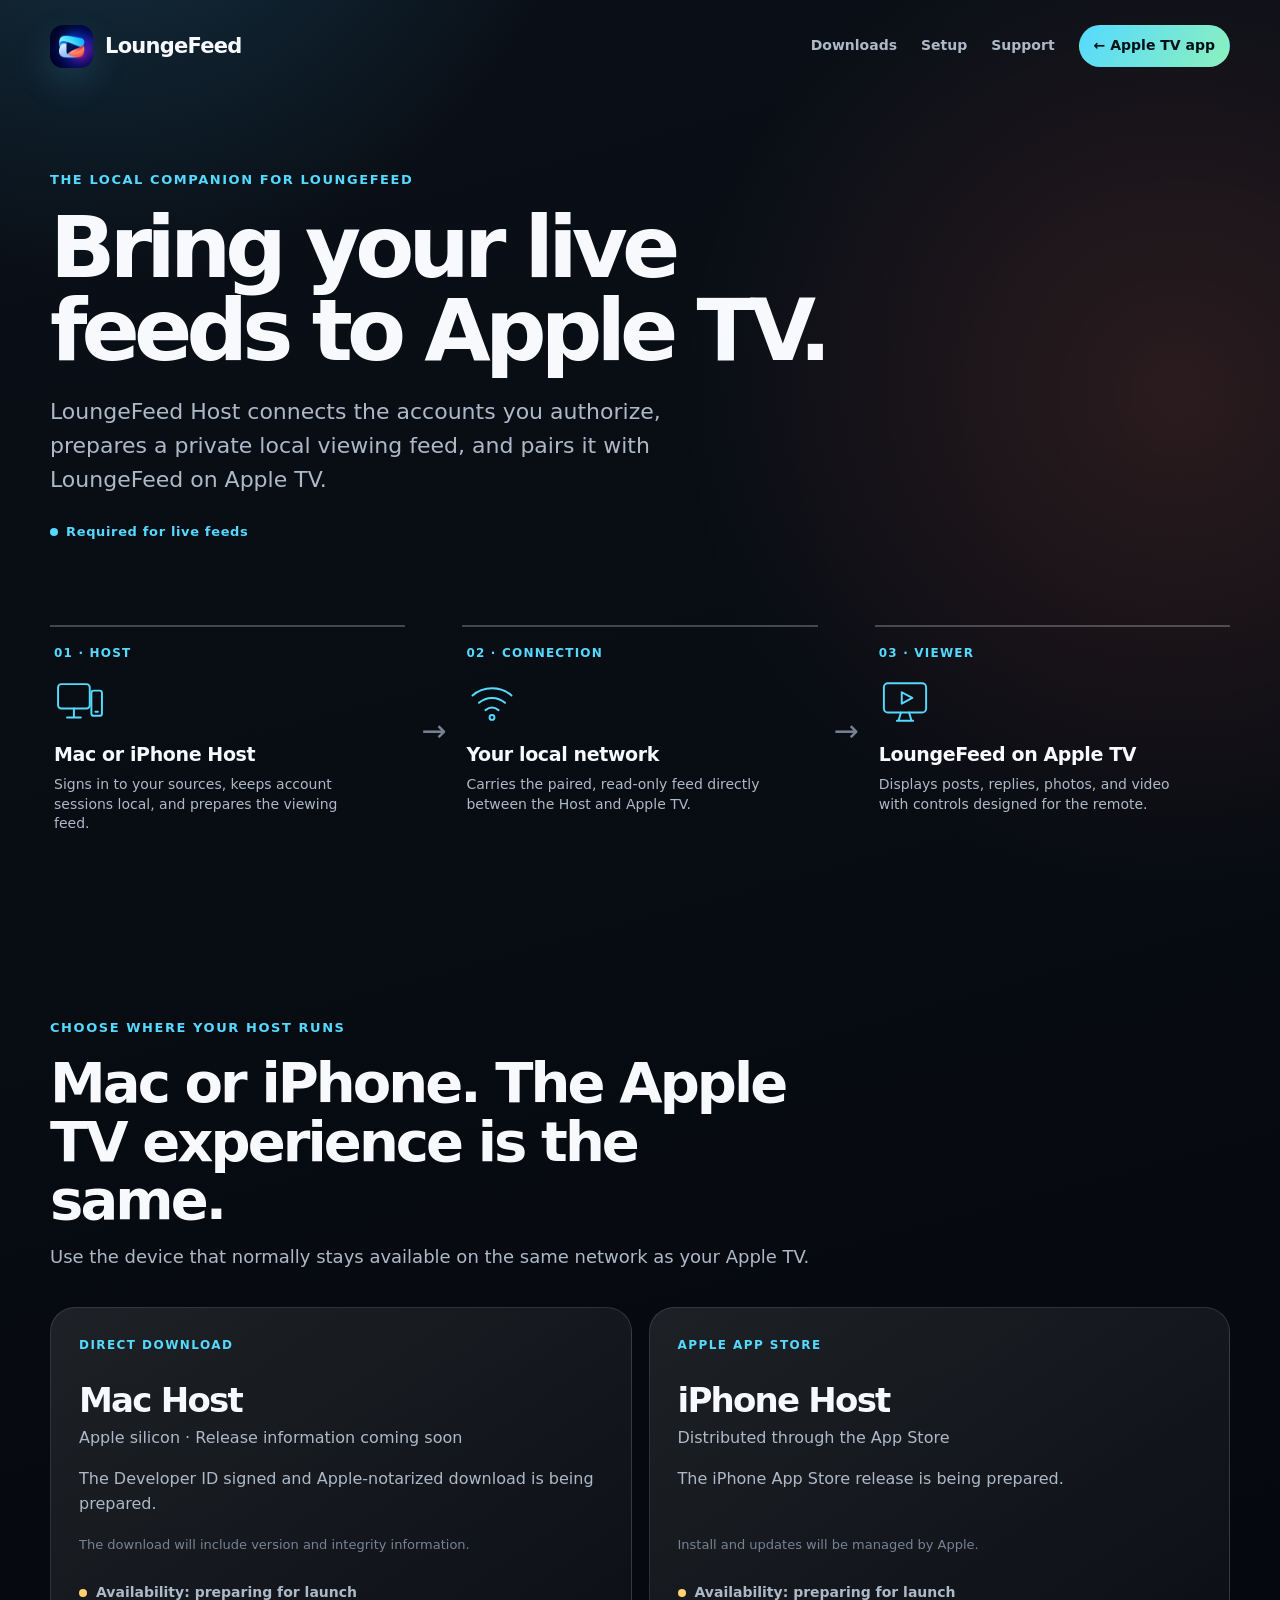
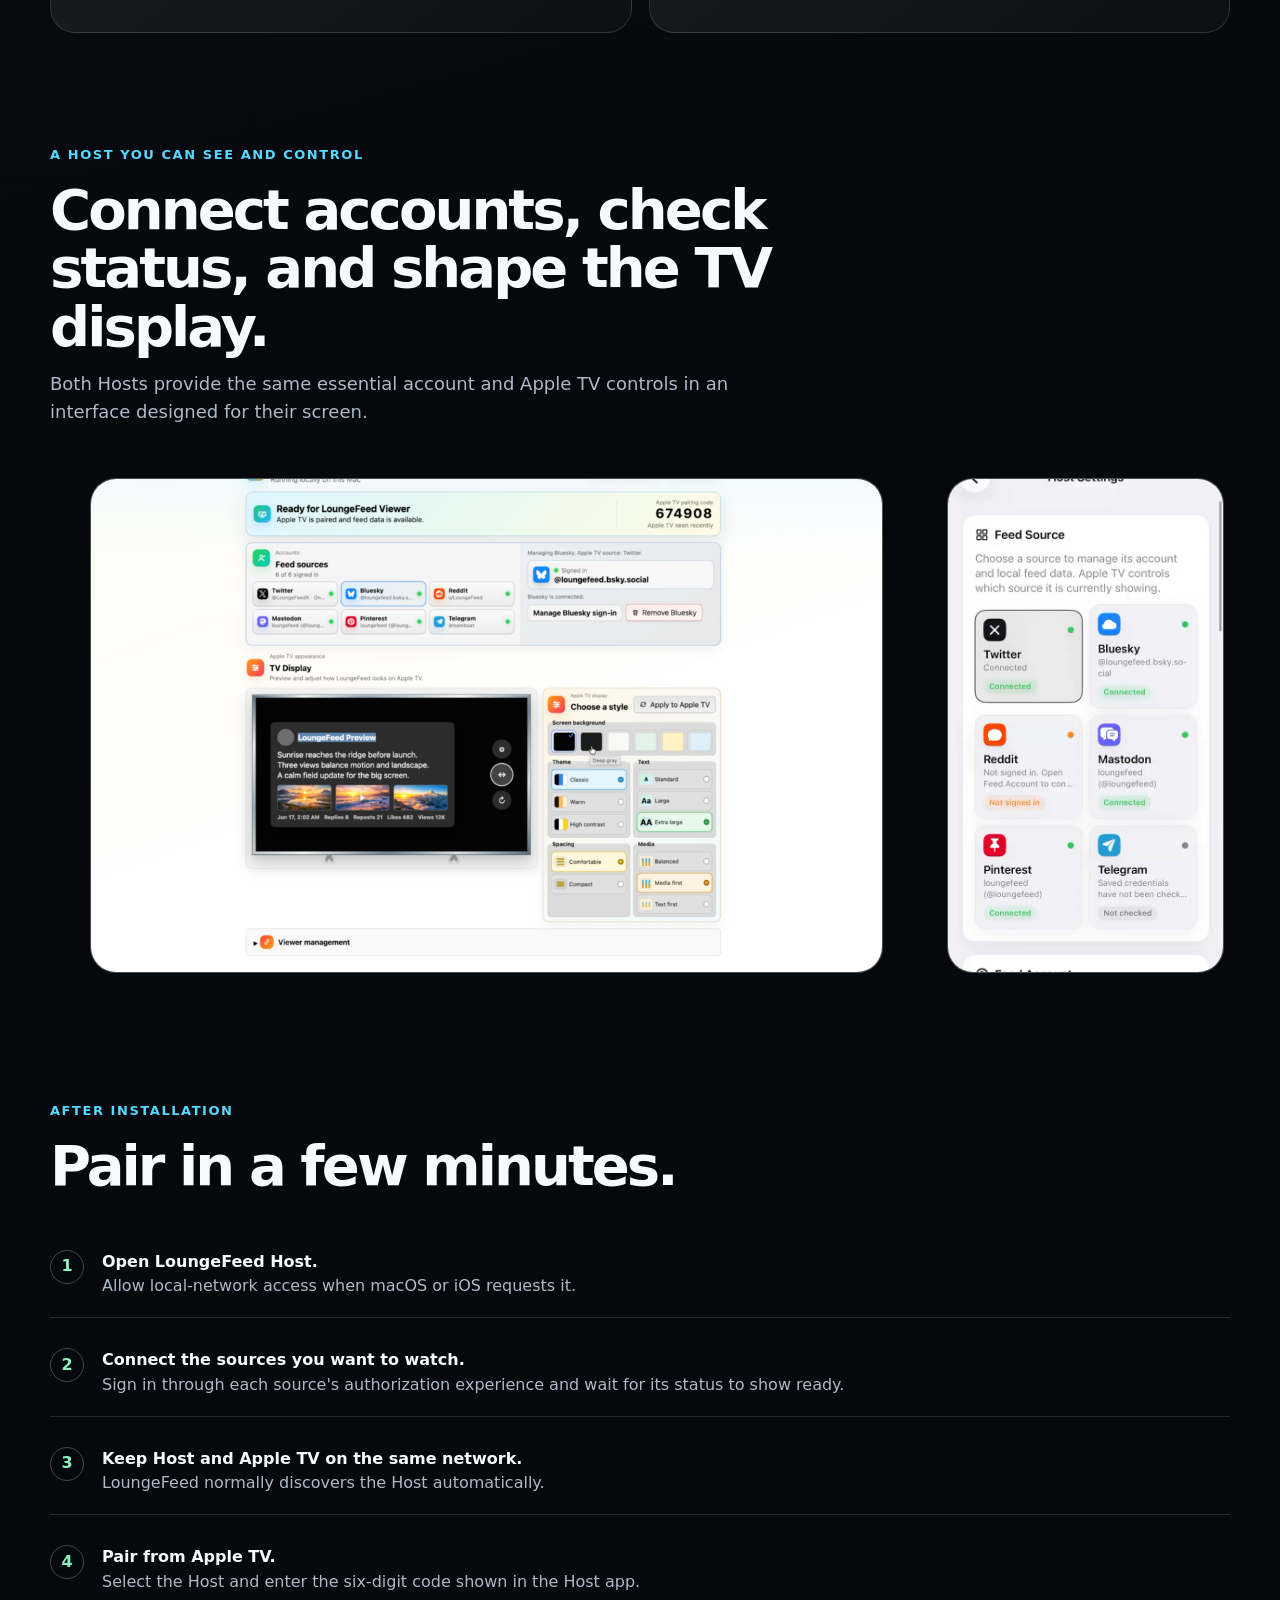
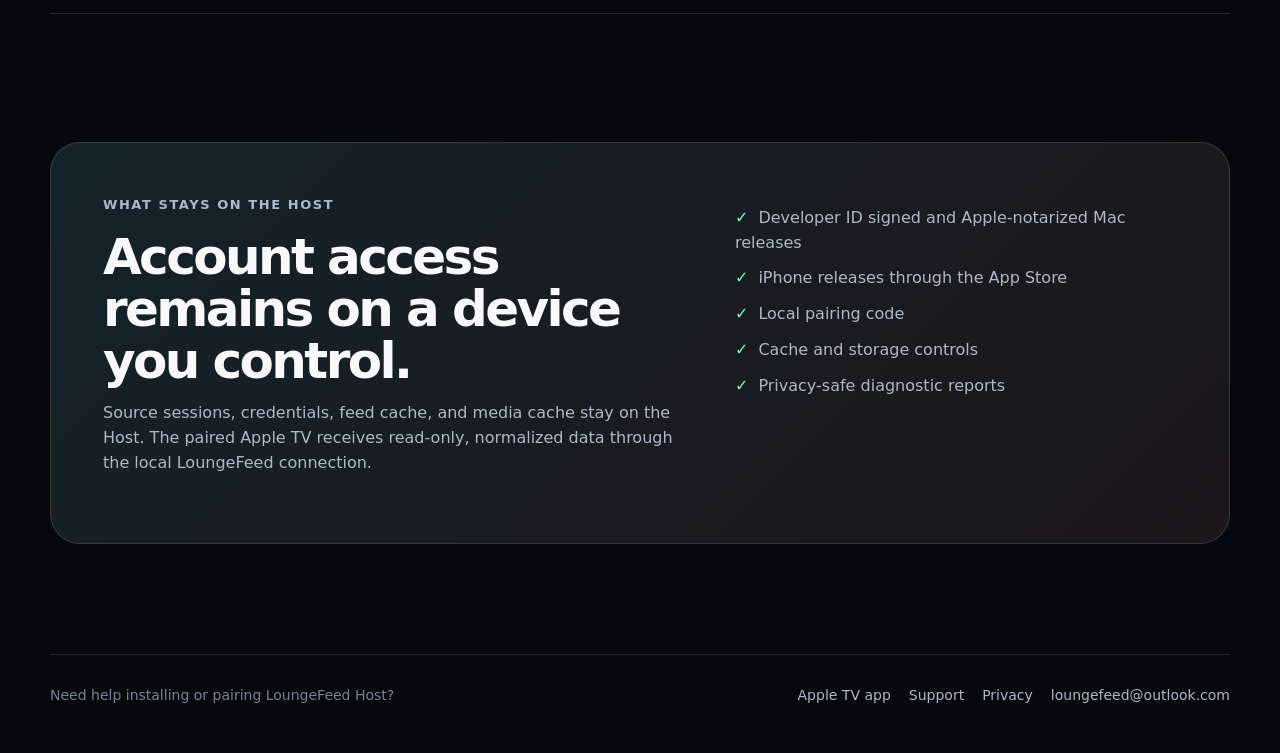
==== commit a7d15545: "Tighten the Host connection flow" ====
--- a/host.html
+++ b/host.html
@@ -9,7 +9,7 @@
   <link rel="icon" href="assets/icons/icon-32.png" sizes="32x32" type="image/png">
   <link rel="apple-touch-icon" href="assets/icons/icon-180.png">
   <link rel="manifest" href="site.webmanifest">
-  <link rel="stylesheet" href="assets/site.css?v=20260802-2">
+  <link rel="stylesheet" href="assets/site.css?v=20260802-3">
 </head>
 <body>
   <div class="site-shell">
--- a/assets/site.css
+++ b/assets/site.css
@@ -388,14 +388,14 @@
   display: grid;
   grid-template-columns: 1fr auto 1fr auto 1fr;
   align-items: stretch;
-  gap: 20px;
-  margin: 40px 0 84px;
+  gap: 16px;
+  margin: 28px 0 68px;
 }
 .flow-device {
   display: flex;
   flex-direction: column;
-  min-height: 250px;
-  padding: 24px 4px 8px;
+  min-height: 190px;
+  padding: 17px 4px 4px;
   border-top: 2px solid var(--line-strong);
 }
 .flow-step {
@@ -406,9 +406,9 @@
   text-transform: uppercase;
 }
 .flow-icon {
-  width: 62px;
-  height: 62px;
-  margin: 25px 0 21px;
+  width: 52px;
+  height: 52px;
+  margin: 14px 0 12px;
   color: var(--cyan);
   fill: none;
   stroke: currentColor;
@@ -416,8 +416,8 @@
   stroke-linecap: round;
   stroke-linejoin: round;
 }
-.flow-device strong { display: block; margin: 0 0 9px; font-size: 21px; letter-spacing: -0.02em; }
-.flow-device p { max-width: 300px; margin: 0; color: var(--muted); font-size: 15px; line-height: 1.55; }
+.flow-device strong { display: block; margin: 0 0 5px; font-size: 19px; letter-spacing: -0.02em; }
+.flow-device p { max-width: 310px; margin: 0; color: var(--muted); font-size: 14px; line-height: 1.42; }
 .flow-arrow { align-self: center; color: var(--soft); font-size: 30px; }
 
 .download-grid { display: grid; grid-template-columns: 1fr 1fr; gap: 17px; }
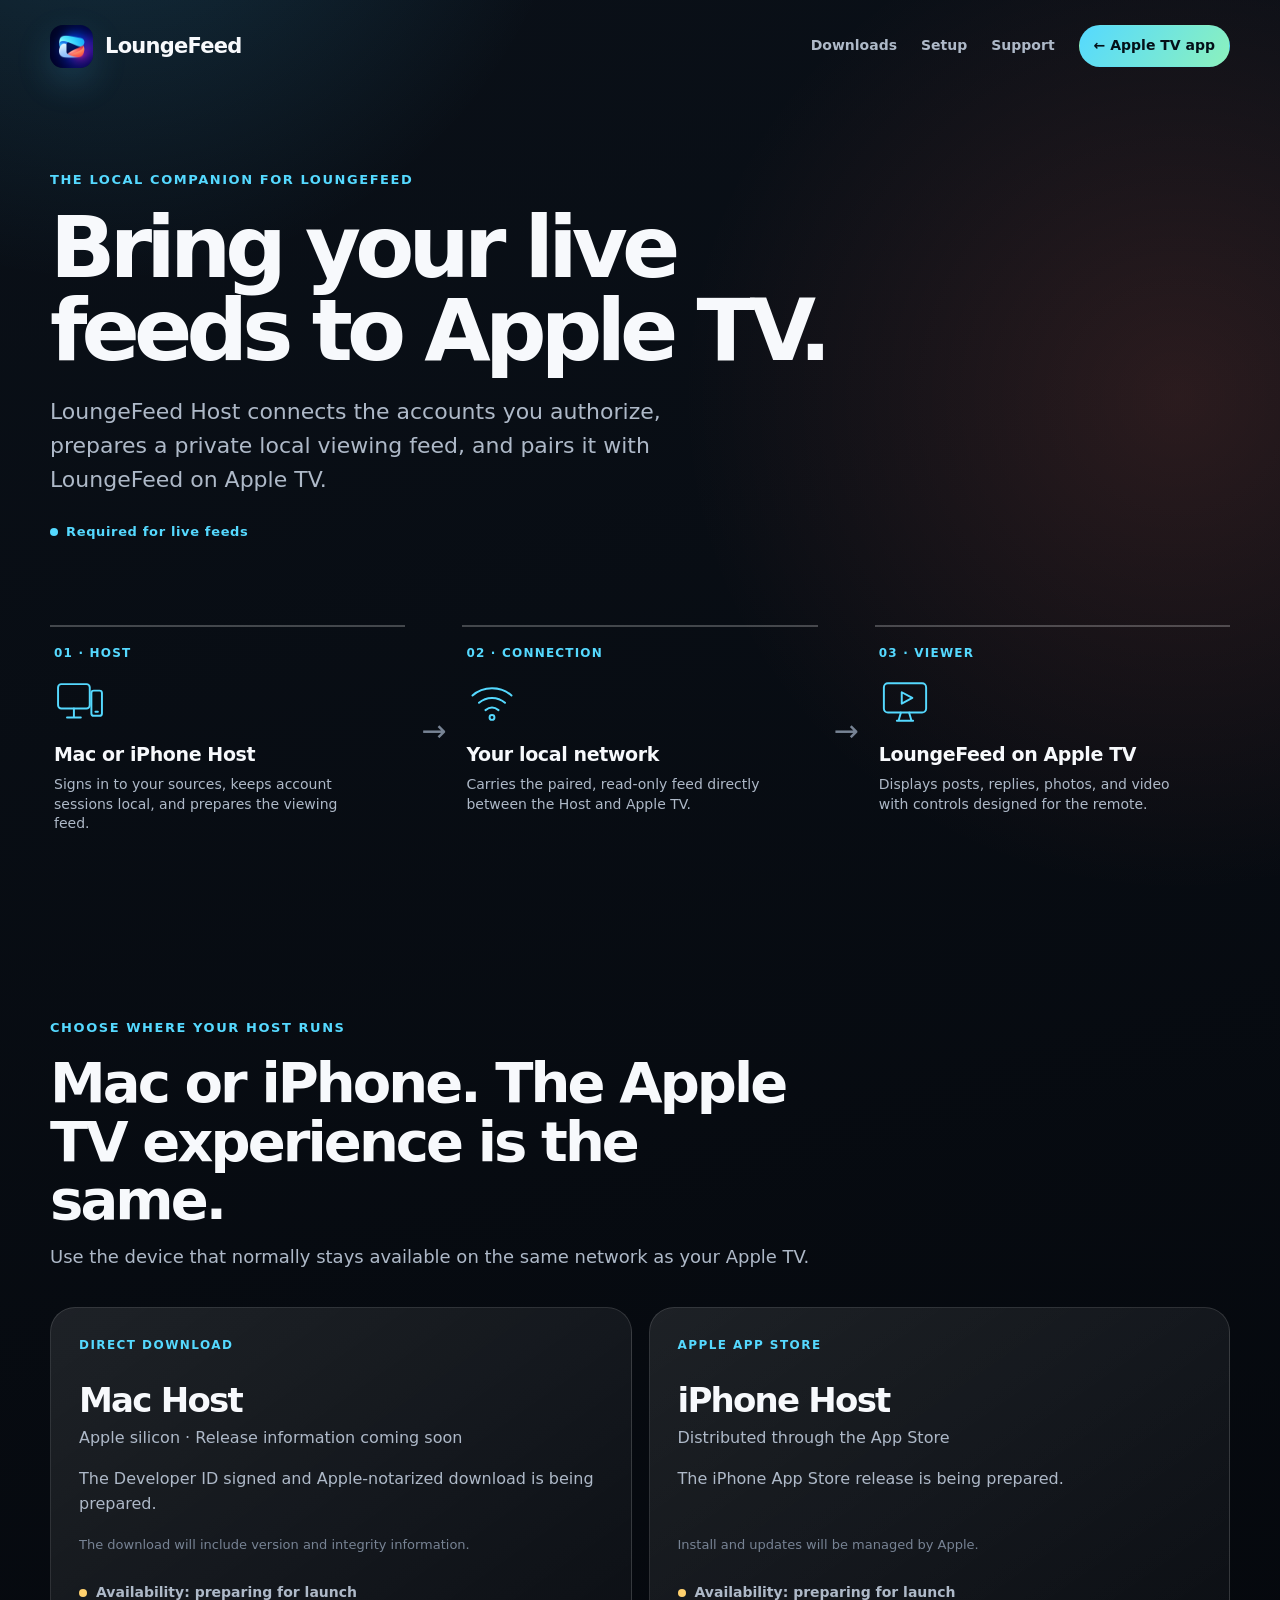
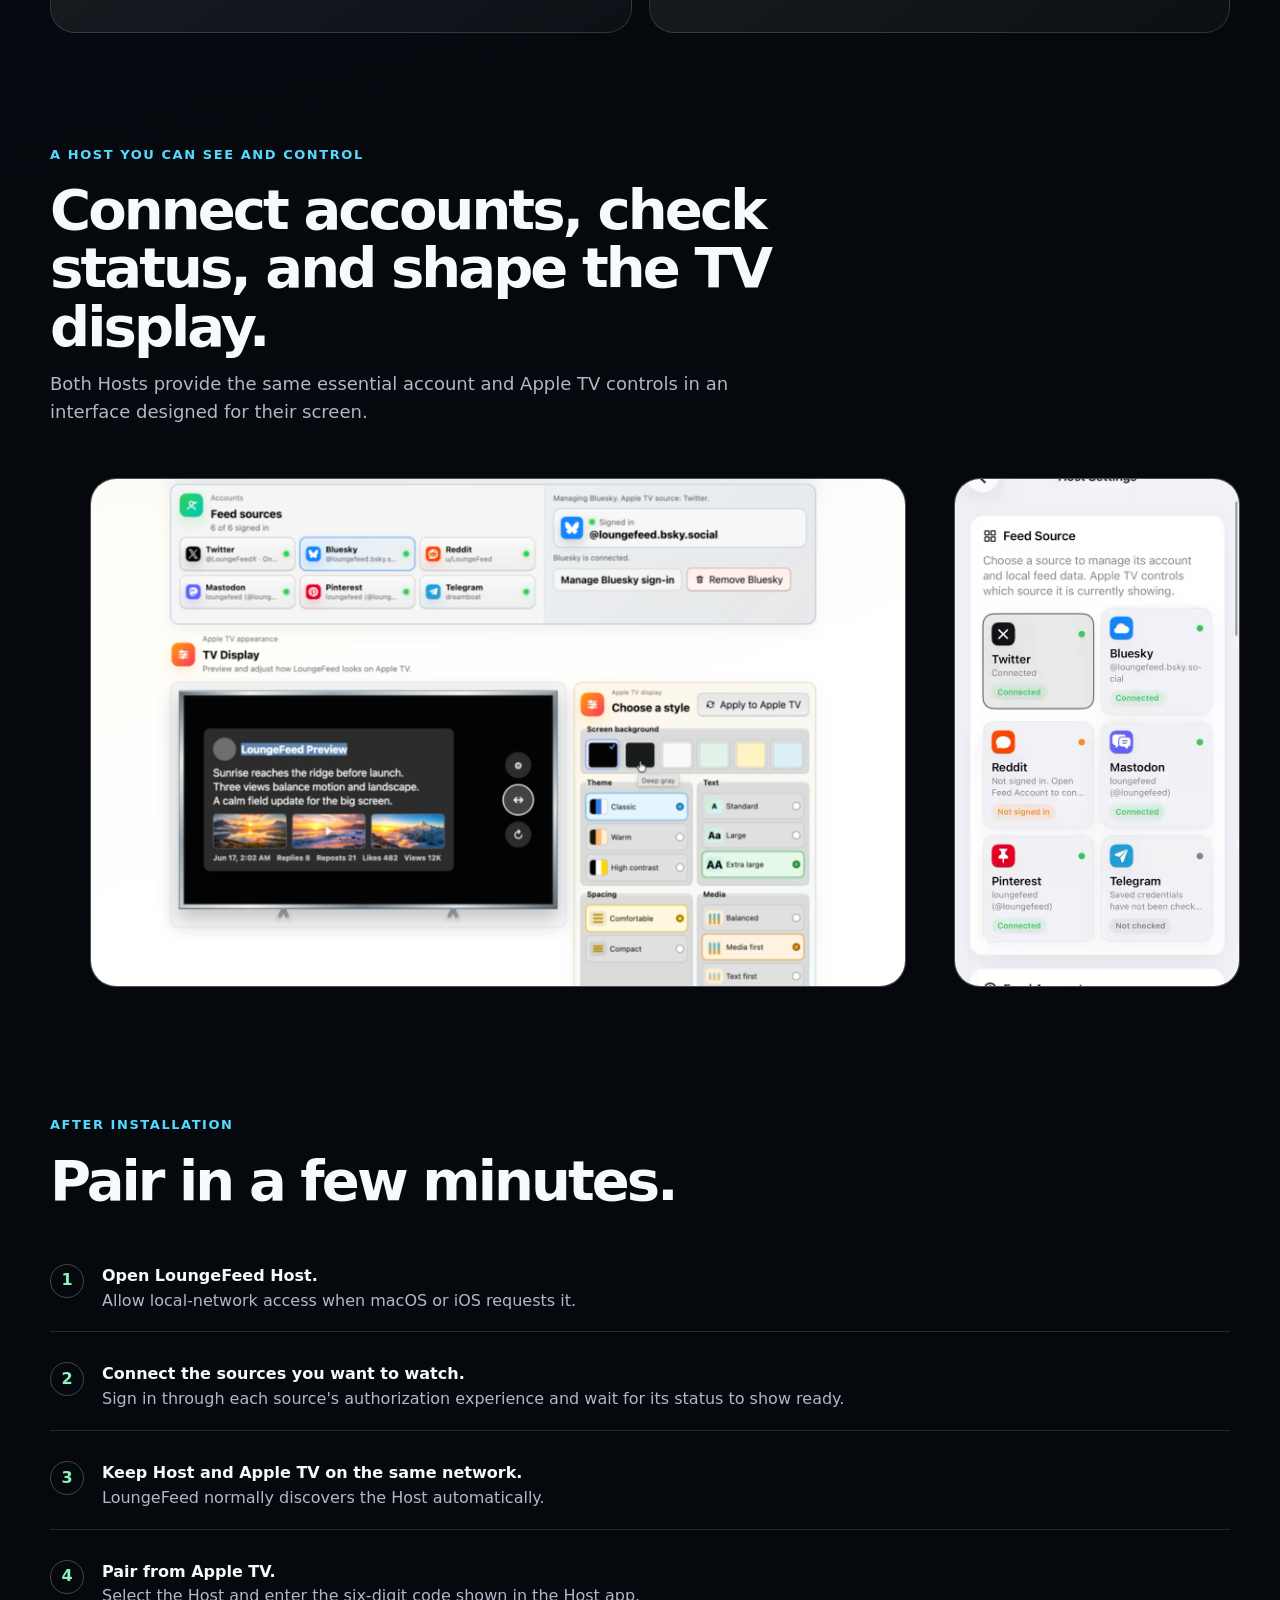
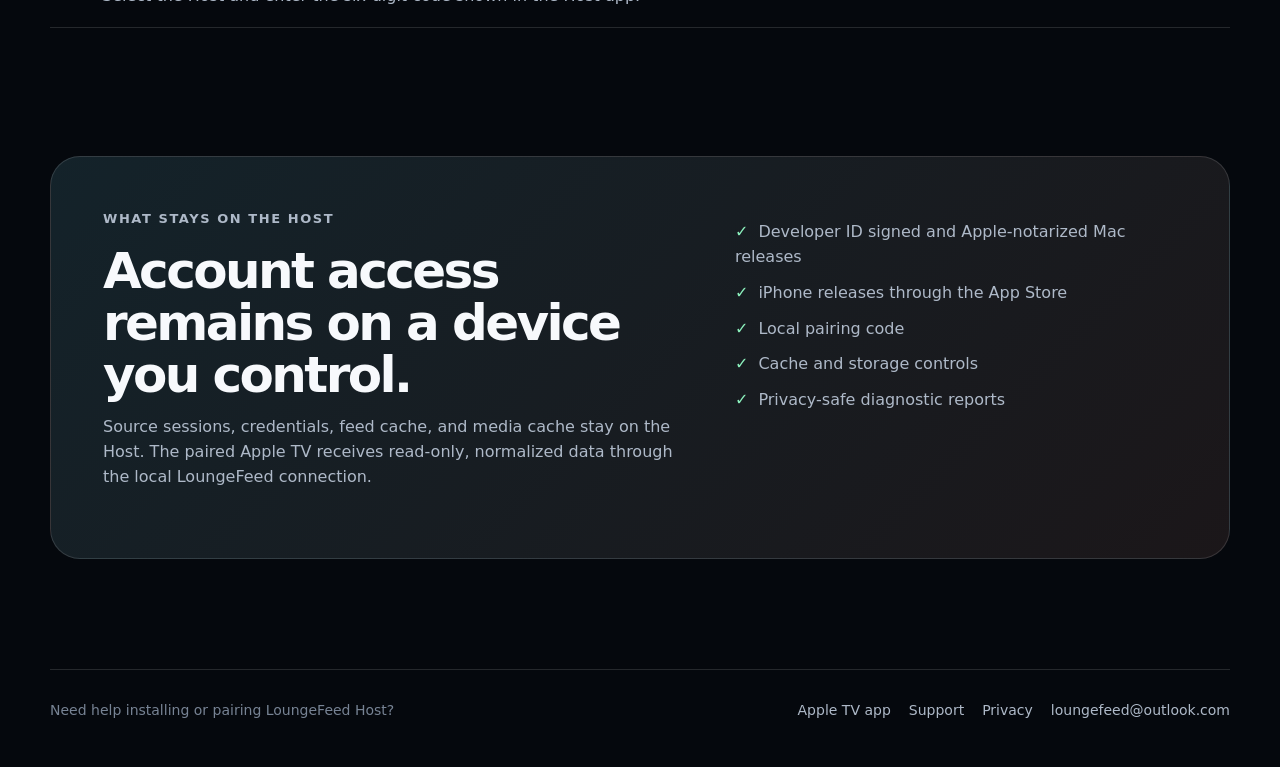
==== commit 0ee8a6a0: "Enlarge Host imagery and tighten homepage spacing" ====
--- a/host.html
+++ b/host.html
@@ -9,7 +9,7 @@
   <link rel="icon" href="assets/icons/icon-32.png" sizes="32x32" type="image/png">
   <link rel="apple-touch-icon" href="assets/icons/icon-180.png">
   <link rel="manifest" href="site.webmanifest">
-  <link rel="stylesheet" href="assets/site.css?v=20260802-3">
+  <link rel="stylesheet" href="assets/site.css?v=20260802-4">
 </head>
 <body>
   <div class="site-shell">
--- a/assets/site.css
+++ b/assets/site.css
@@ -99,7 +99,7 @@
   grid-template-columns: minmax(0, 0.82fr) minmax(520px, 1.18fr);
   align-items: center;
   gap: clamp(38px, 6vw, 78px);
-  padding: 76px 0 46px;
+  padding: 52px 0 26px;
 }
 
 .eyebrow {
@@ -150,7 +150,7 @@
   background: linear-gradient(125deg, var(--cyan), var(--mint));
 }
 
-.visual-stack { position: relative; padding: 22px 0 28px; }
+.visual-stack { position: relative; padding: 8px 0 14px; }
 .visual-stack::before {
   content: "";
   position: absolute;
@@ -203,7 +203,7 @@
 .tv-stand::after { transform: skewX(16deg); }
 
 .requirement-bar {
-  margin: 40px 0 0;
+  margin: 18px 0 0;
   padding: 25px 28px;
   border: 1px solid rgba(85, 217, 255, 0.36);
   border-radius: 20px;
@@ -240,6 +240,7 @@
 .text-link:hover { color: var(--text); text-decoration-color: currentColor; }
 
 .section { padding: 112px 0 0; }
+.home-page .section { padding-top: 64px; }
 .section-heading { max-width: 760px; margin-bottom: 36px; }
 h2 {
   margin-bottom: 14px;
@@ -278,6 +279,7 @@
   gap: clamp(36px, 7vw, 86px);
   margin-top: 52px;
 }
+.home-page .story { margin-top: 34px; }
 .story.reverse { grid-template-columns: minmax(0, 1.12fr) minmax(0, 1fr); }
 .story.reverse .story-media { order: -1; }
 .story-copy h3 { margin-bottom: 14px; font-size: clamp(30px, 4vw, 44px); line-height: 1.07; letter-spacing: -0.04em; }
@@ -303,6 +305,7 @@
   border-top: 1px solid var(--line);
   border-bottom: 1px solid var(--line);
 }
+.home-page .feature-pair { margin-top: 48px; padding: 24px 0; }
 .feature-essay h3 {
   margin-bottom: 12px;
   font-size: clamp(27px, 3.2vw, 38px);
@@ -366,6 +369,7 @@
   color: var(--soft);
   font-size: 14px;
 }
+.home-page .site-footer { margin-top: 58px; }
 .footer-links { display: flex; flex-wrap: wrap; justify-content: flex-end; gap: 8px 18px; }
 .footer-links a { color: var(--muted); text-decoration: none; }
 .footer-links a:hover { color: var(--text); }
@@ -449,7 +453,7 @@
 
 .host-screens {
   display: grid;
-  grid-template-columns: minmax(0, 1.75fr) minmax(220px, 0.58fr);
+  grid-template-columns: minmax(0, 1.95fr) minmax(220px, 0.58fr);
   align-items: stretch;
   gap: 18px;
 }
@@ -462,7 +466,7 @@
 .device-shot.mac { aspect-ratio: 16 / 10; }
 .device-shot.phone { aspect-ratio: 0.56 / 1; max-height: 620px; justify-self: center; }
 .device-shot img { width: 100%; height: 100%; object-fit: cover; }
-.device-shot.mac img { object-position: center 67%; }
+.device-shot.mac img { object-position: center 67%; transform: scale(1.32); }
 .device-shot figcaption { padding: 12px 15px; color: var(--muted); font-size: 13px; }
 
 .install-list { display: grid; gap: 12px; padding: 0; list-style: none; counter-reset: install-step; }
@@ -505,6 +509,7 @@
   .hero, .host-hero { padding-top: 46px; }
   h1 { font-size: clamp(45px, 14vw, 66px); }
   .section { padding-top: 82px; }
+  .home-page .section { padding-top: 48px; }
   .source-cloud, .steps-grid, .download-grid { grid-template-columns: 1fr 1fr; }
   .feature-pair { grid-template-columns: 1fr; }
   .privacy-panel, .explore-panel { grid-template-columns: 1fr; }
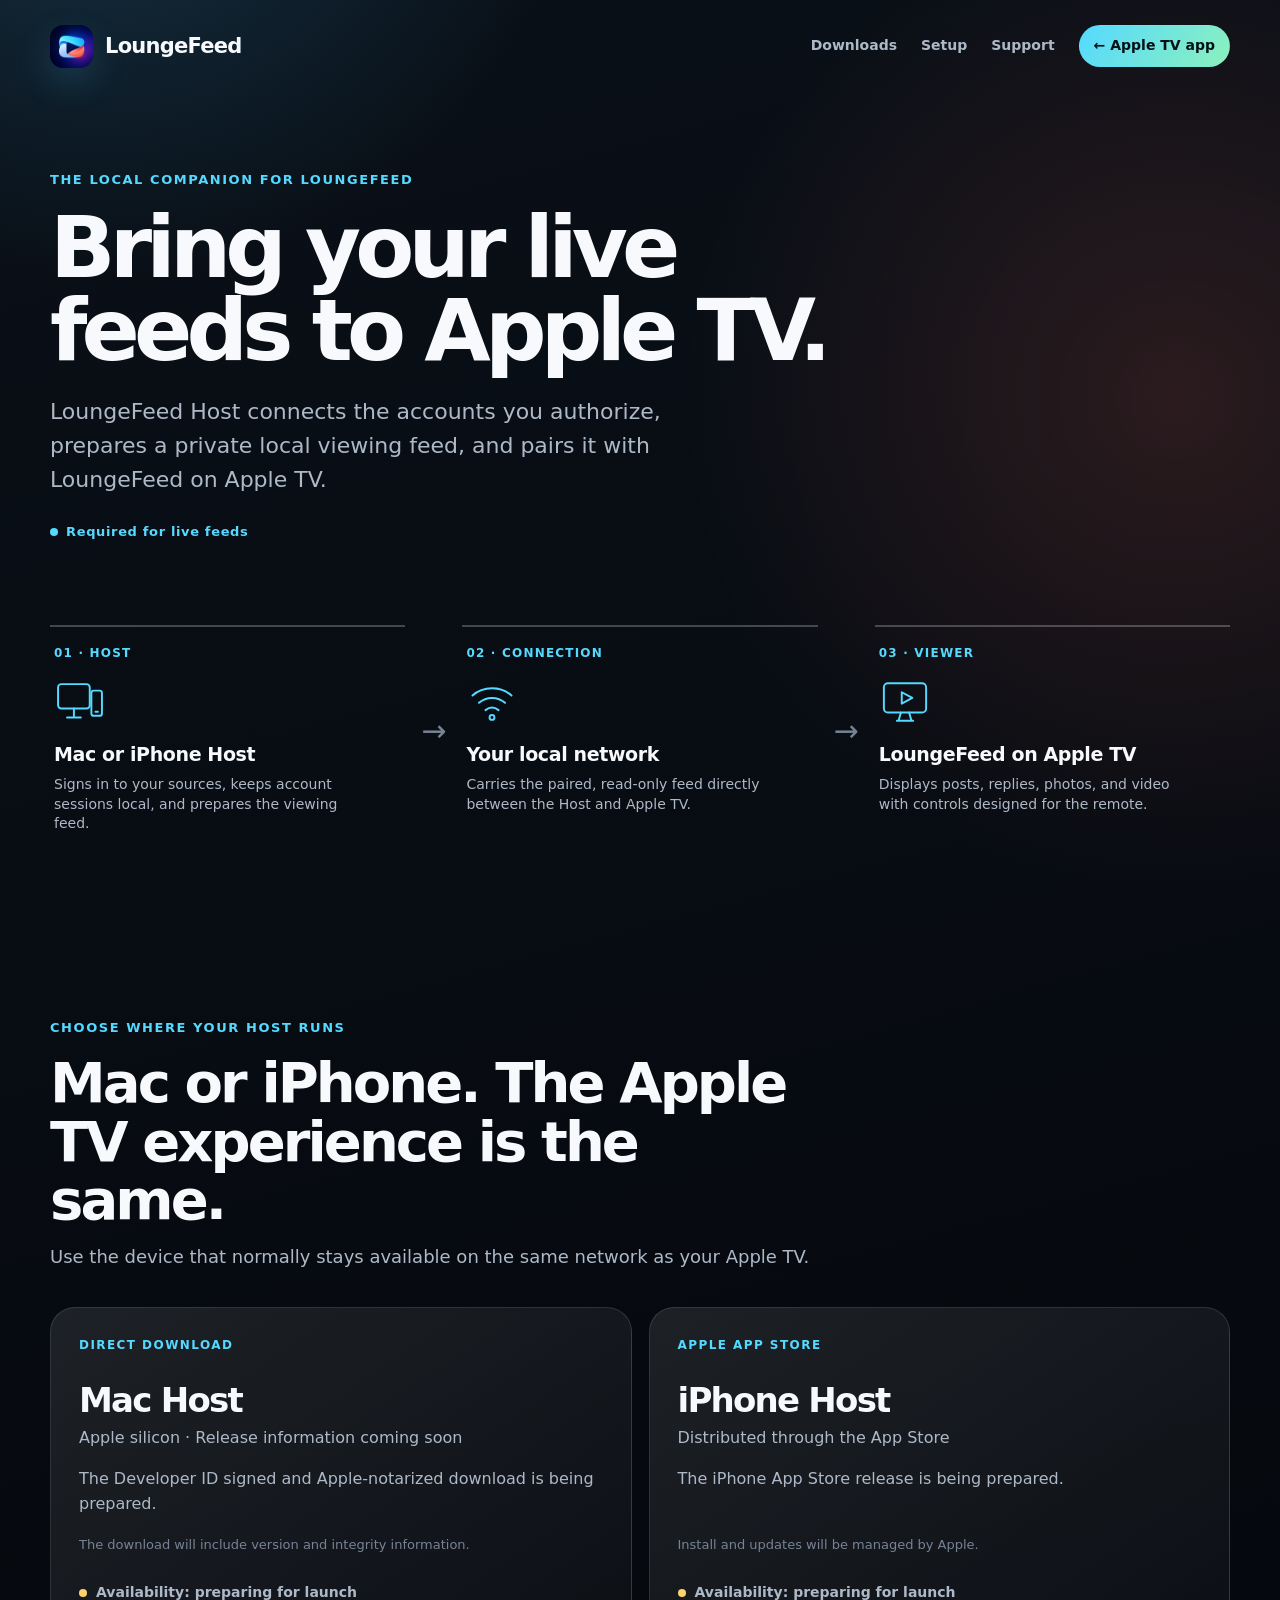
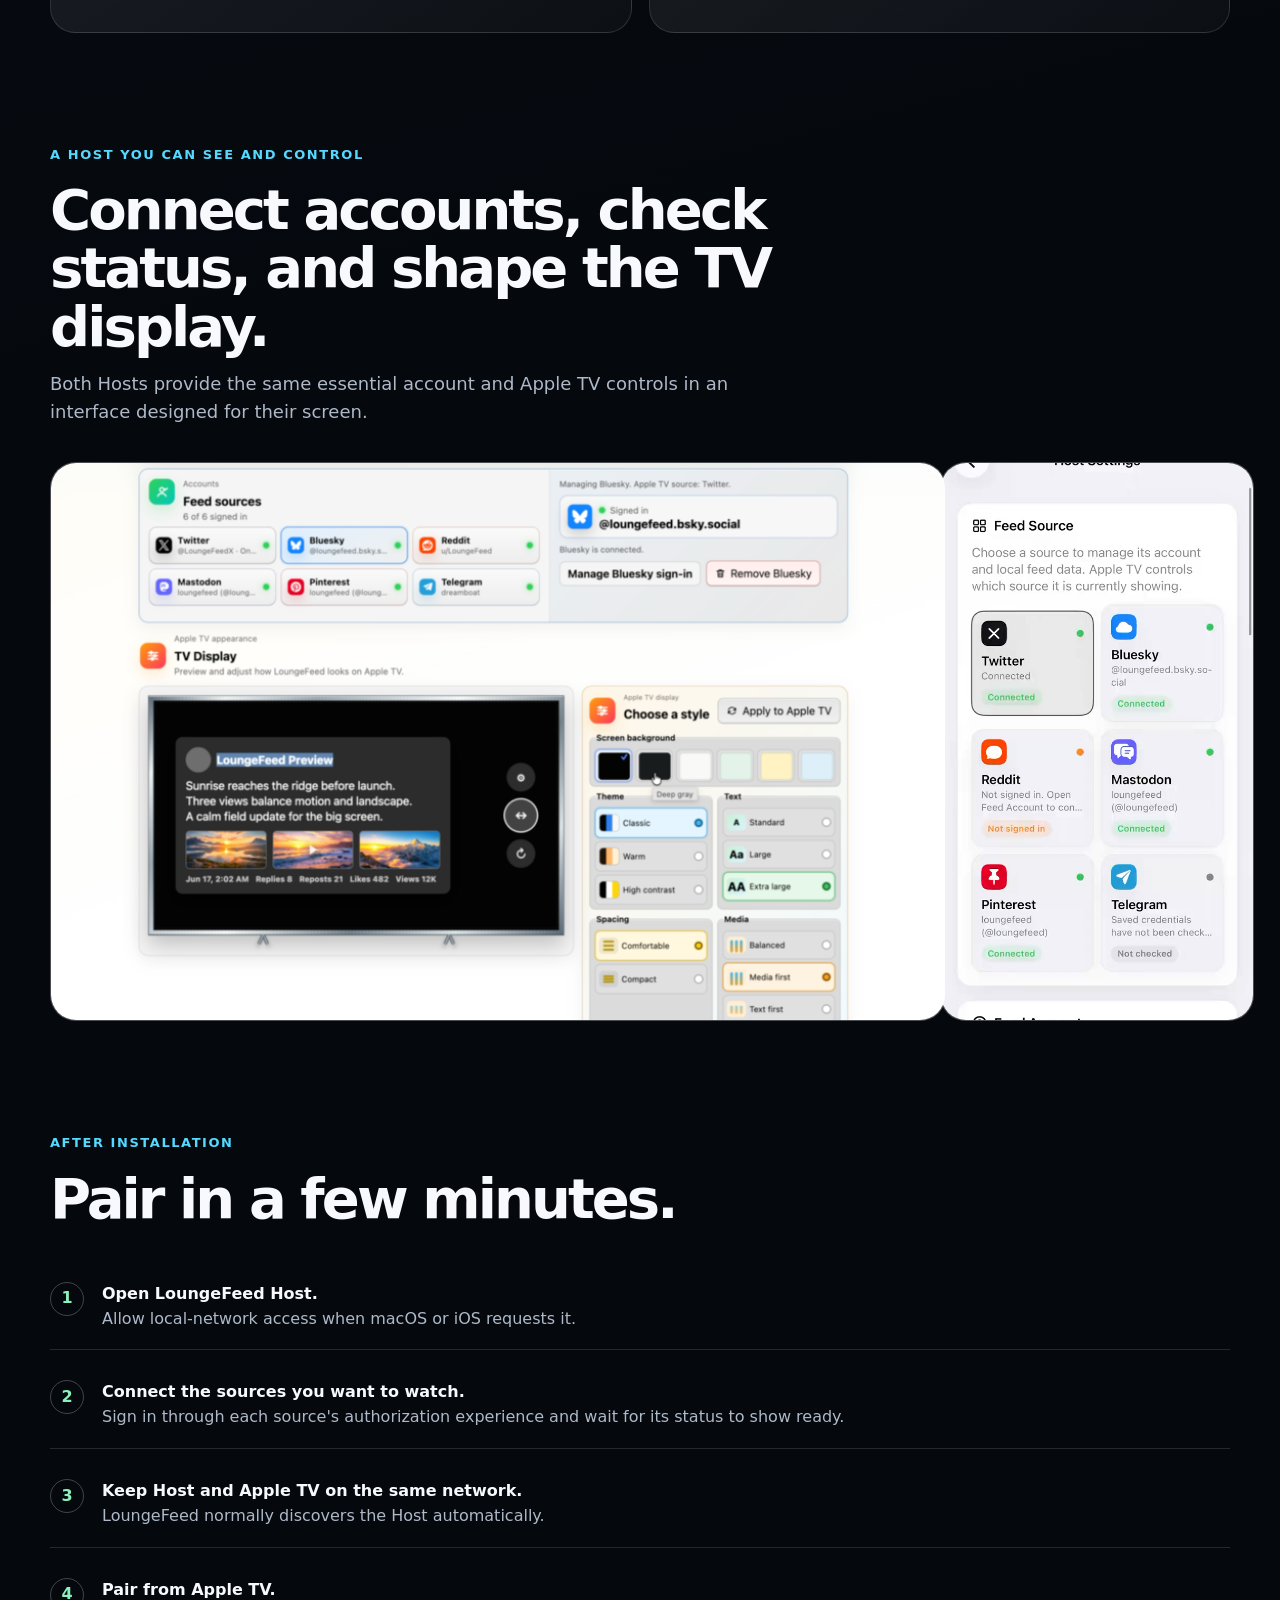
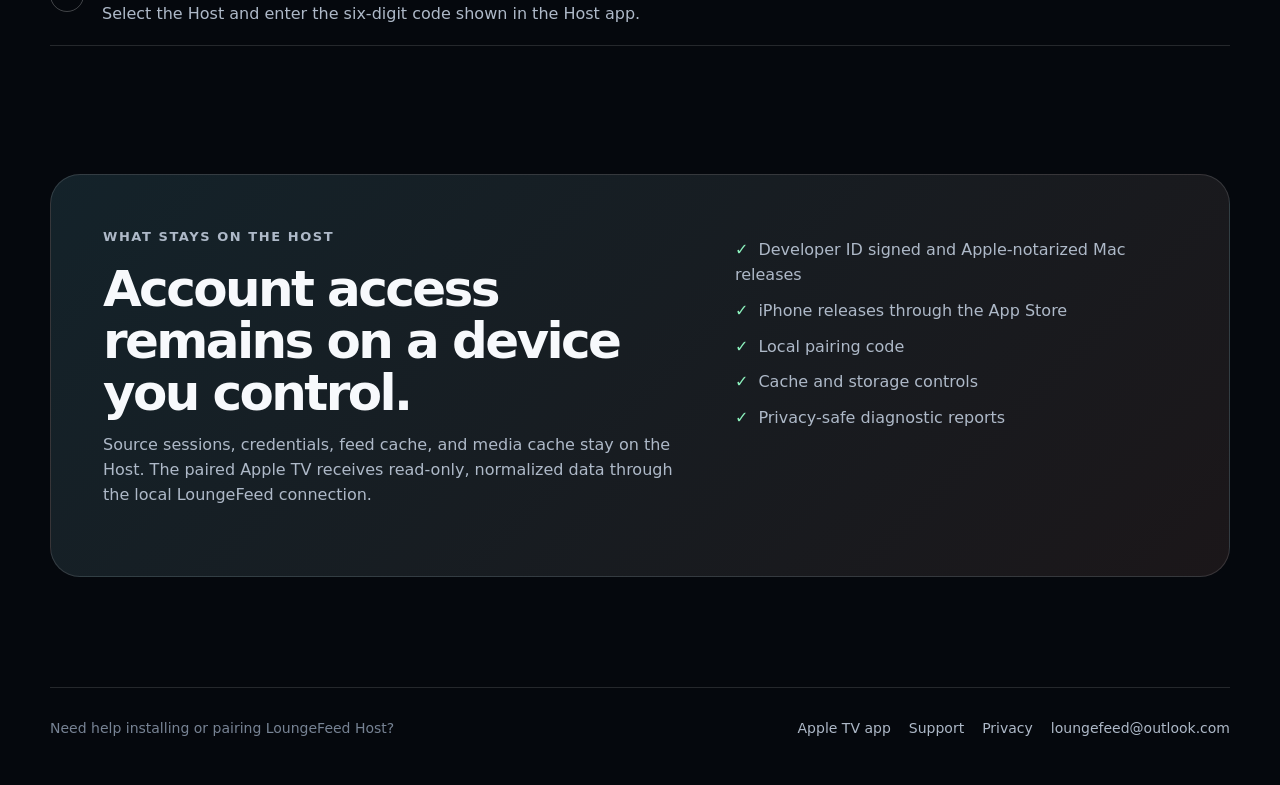
==== commit aa9846e7: "Align Host screenshots on mobile" ====
--- a/host.html
+++ b/host.html
@@ -9,7 +9,7 @@
   <link rel="icon" href="assets/icons/icon-32.png" sizes="32x32" type="image/png">
   <link rel="apple-touch-icon" href="assets/icons/icon-180.png">
   <link rel="manifest" href="site.webmanifest">
-  <link rel="stylesheet" href="assets/site.css?v=20260802-4">
+  <link rel="stylesheet" href="assets/site.css?v=20260802-5">
 </head>
 <body>
   <div class="site-shell">
--- a/assets/site.css
+++ b/assets/site.css
@@ -459,6 +459,7 @@
 }
 .device-shot {
   overflow: hidden;
+  margin: 0;
   border: 1px solid var(--line-strong);
   border-radius: 26px;
   background: rgba(255, 255, 255, 0.055);
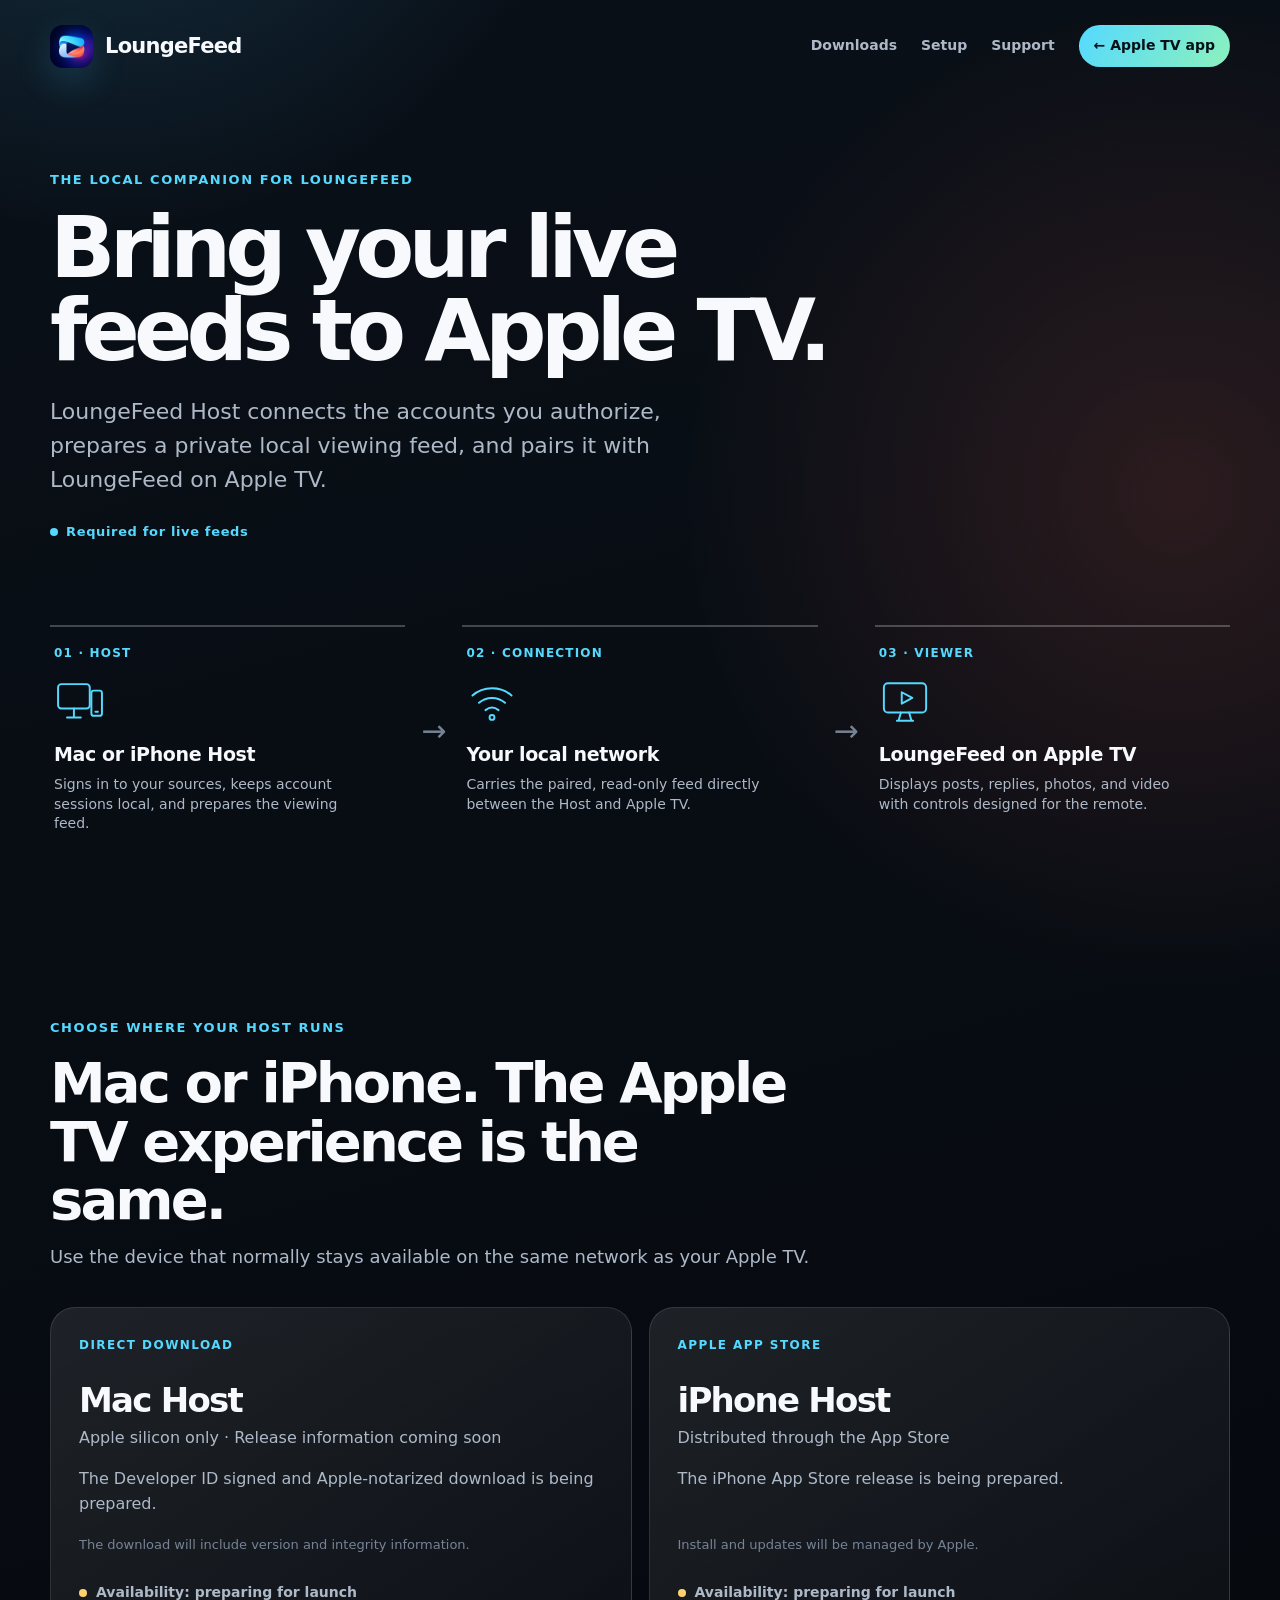
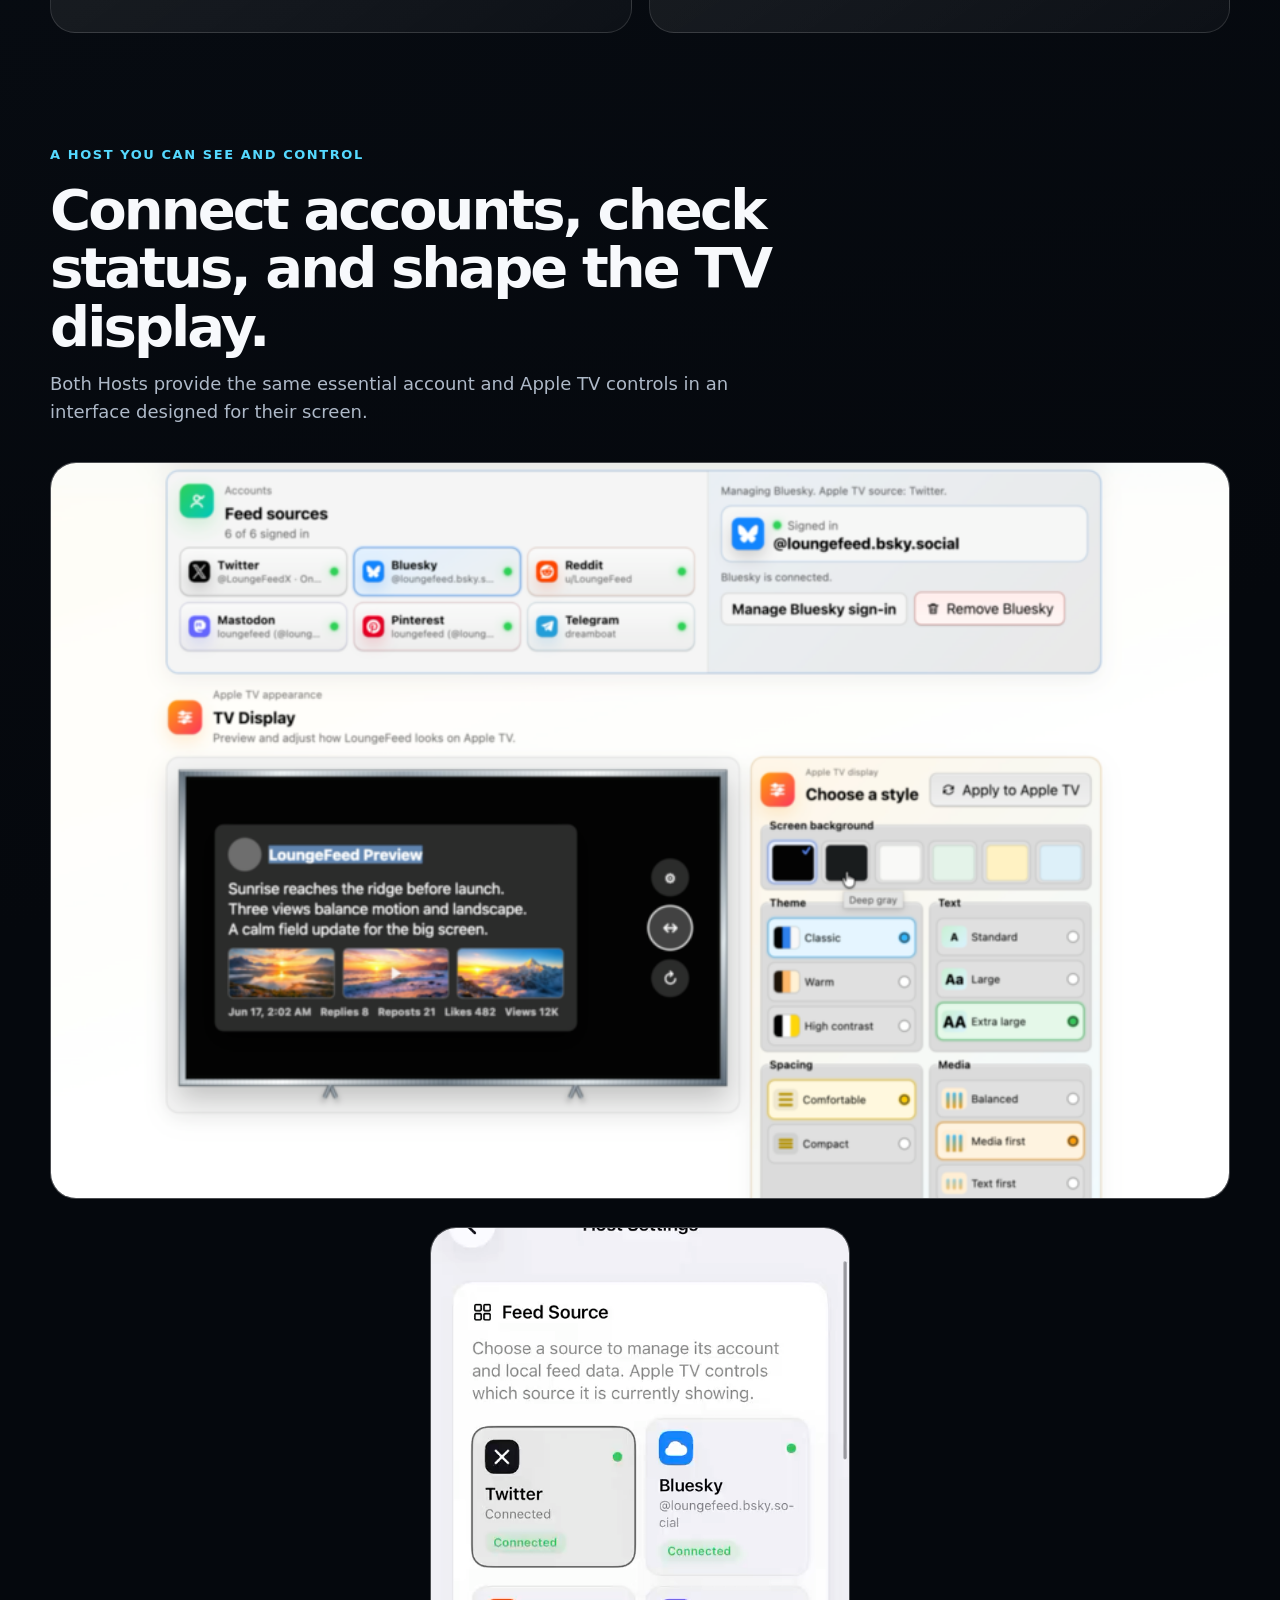
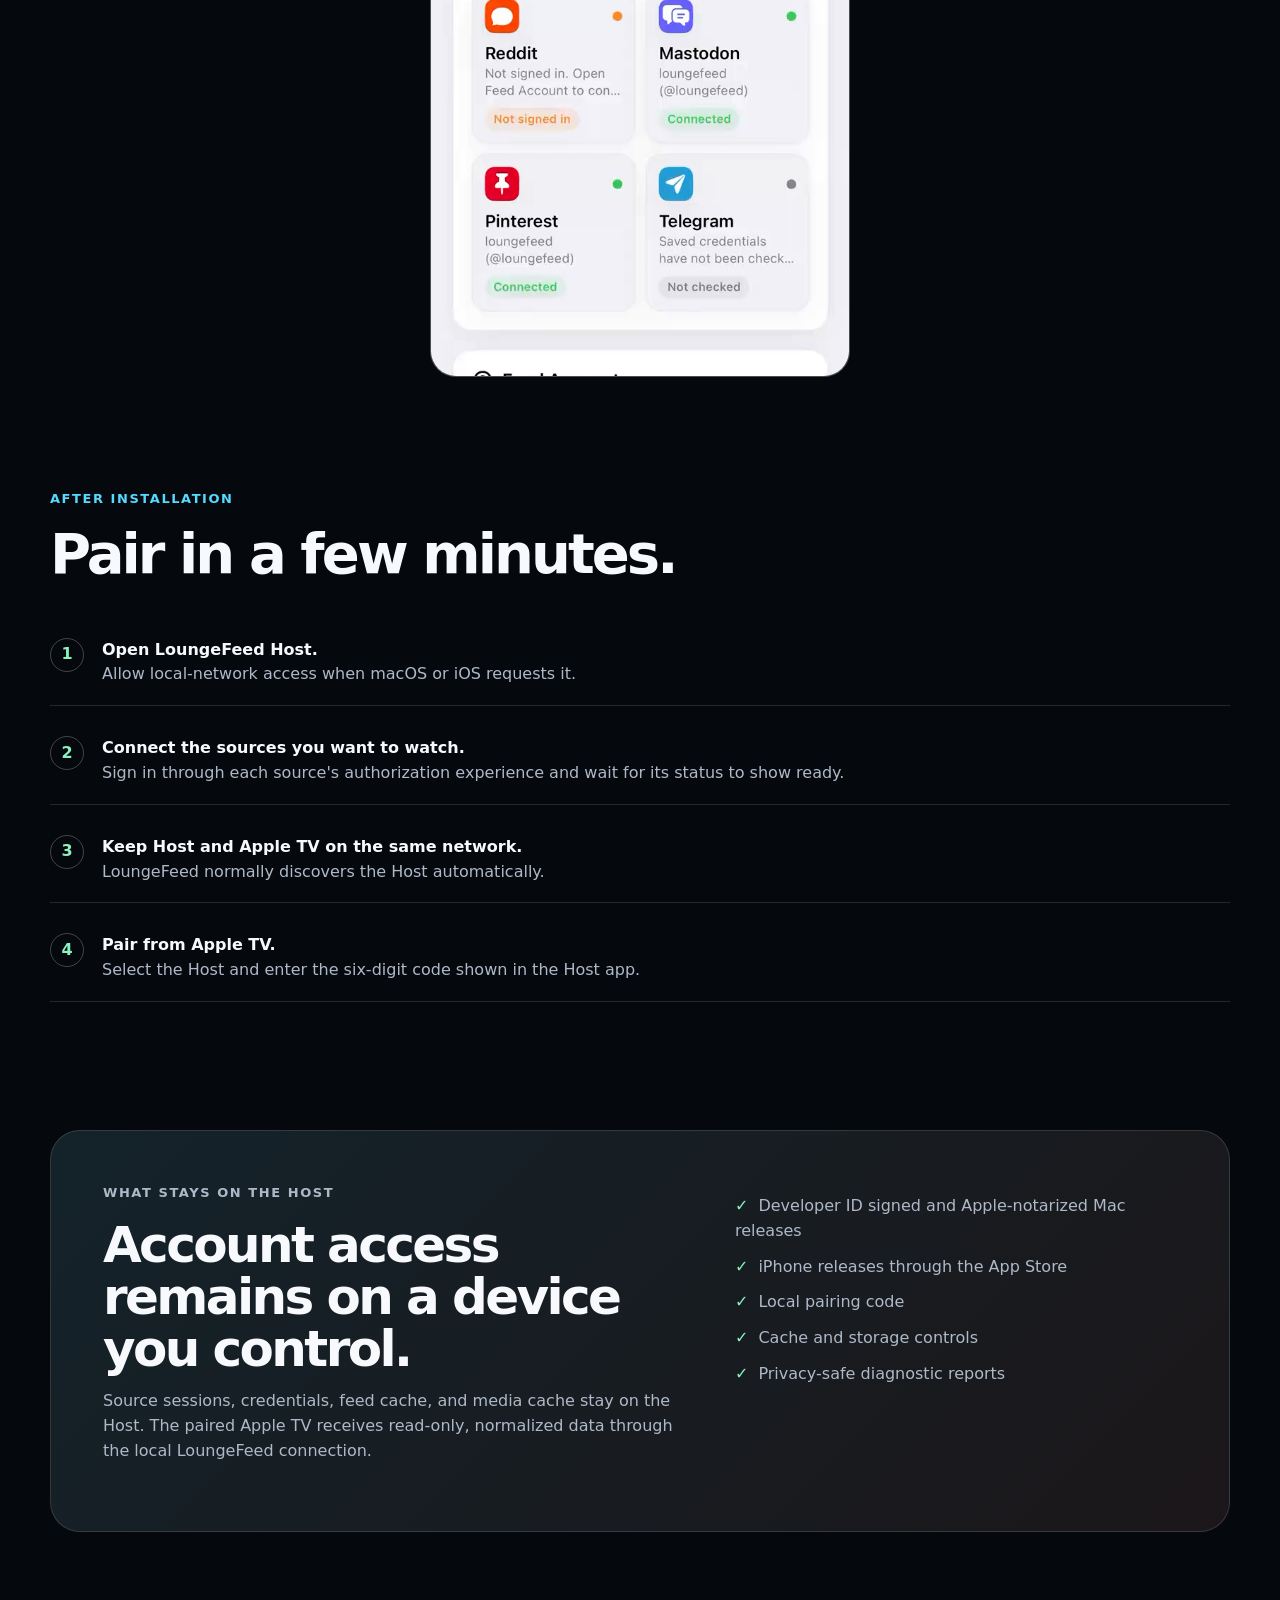
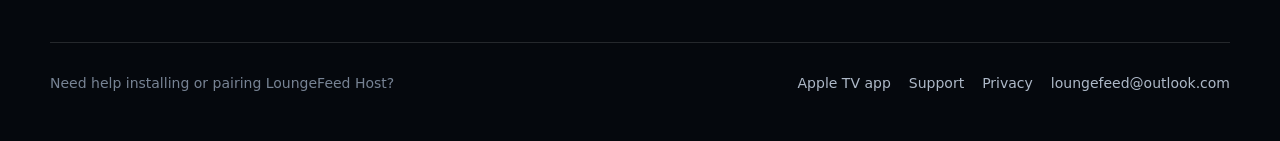
==== commit 1116b25c: "Clarify Mac compatibility and separate Host screenshots" ====
--- a/host.html
+++ b/host.html
@@ -65,7 +65,7 @@
           <article class="download-card">
             <span class="platform-tag">Direct download</span>
             <h2>Mac Host</h2>
-            <p class="download-detail" id="mac-detail">Apple silicon · Release information coming soon</p>
+            <p class="download-detail" id="mac-detail">Apple silicon only · Release information coming soon</p>
             <p class="download-status" id="mac-status">The Developer ID signed and Apple-notarized download is being prepared.</p>
             <p class="download-meta" id="mac-meta">The download will include version and integrity information.</p>
             <span class="release-state" id="mac-pending">Availability: preparing for launch</span>
@@ -143,7 +143,7 @@
       .then(data => {
         const mac = data.macOS || {};
         const iphone = data.iPhone || {};
-        if (mac.version) document.getElementById("mac-detail").textContent = `${mac.architecture || "Apple silicon"} · Version ${mac.version}`;
+        if (mac.version) document.getElementById("mac-detail").textContent = `${mac.architecture || "Apple silicon only"} · Version ${mac.version}`;
         if (mac.minimumSystemVersion) document.getElementById("mac-meta").textContent = `Requires macOS ${mac.minimumSystemVersion} or later`;
         if (mac.status === "available") document.getElementById("mac-status").textContent = "Developer ID signed, notarized by Apple, and ready for direct installation.";
         if (iphone.version) document.getElementById("iphone-detail").textContent = `Version ${iphone.version} · App Store`;
--- a/assets/site.css
+++ b/assets/site.css
@@ -453,9 +453,9 @@
 
 .host-screens {
   display: grid;
-  grid-template-columns: minmax(0, 1.95fr) minmax(220px, 0.58fr);
-  align-items: stretch;
-  gap: 18px;
+  grid-template-columns: 1fr;
+  align-items: start;
+  gap: 28px;
 }
 .device-shot {
   overflow: hidden;
@@ -465,7 +465,7 @@
   background: rgba(255, 255, 255, 0.055);
 }
 .device-shot.mac { aspect-ratio: 16 / 10; }
-.device-shot.phone { aspect-ratio: 0.56 / 1; max-height: 620px; justify-self: center; }
+.device-shot.phone { width: min(420px, 100%); aspect-ratio: 0.56 / 1; max-height: 750px; justify-self: center; }
 .device-shot img { width: 100%; height: 100%; object-fit: cover; }
 .device-shot.mac img { object-position: center 67%; transform: scale(1.32); }
 .device-shot figcaption { padding: 12px 15px; color: var(--muted); font-size: 13px; }
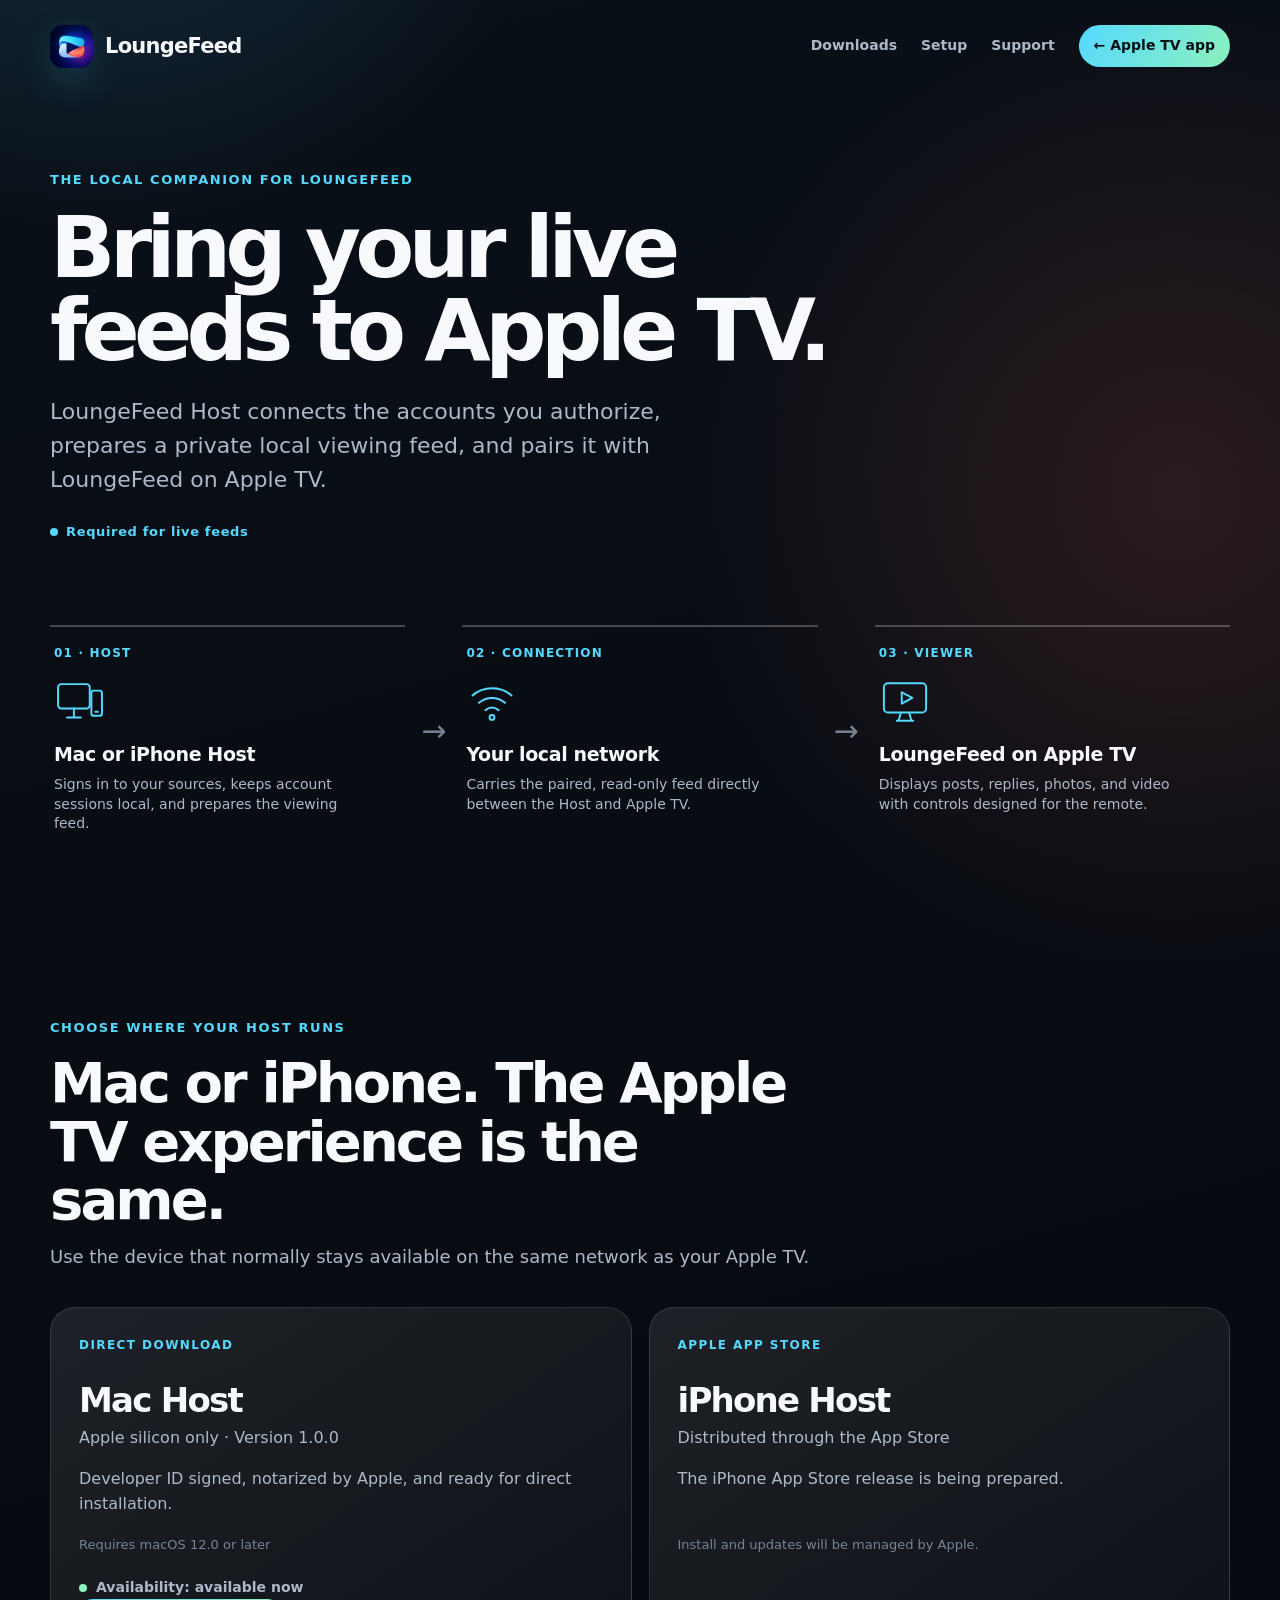
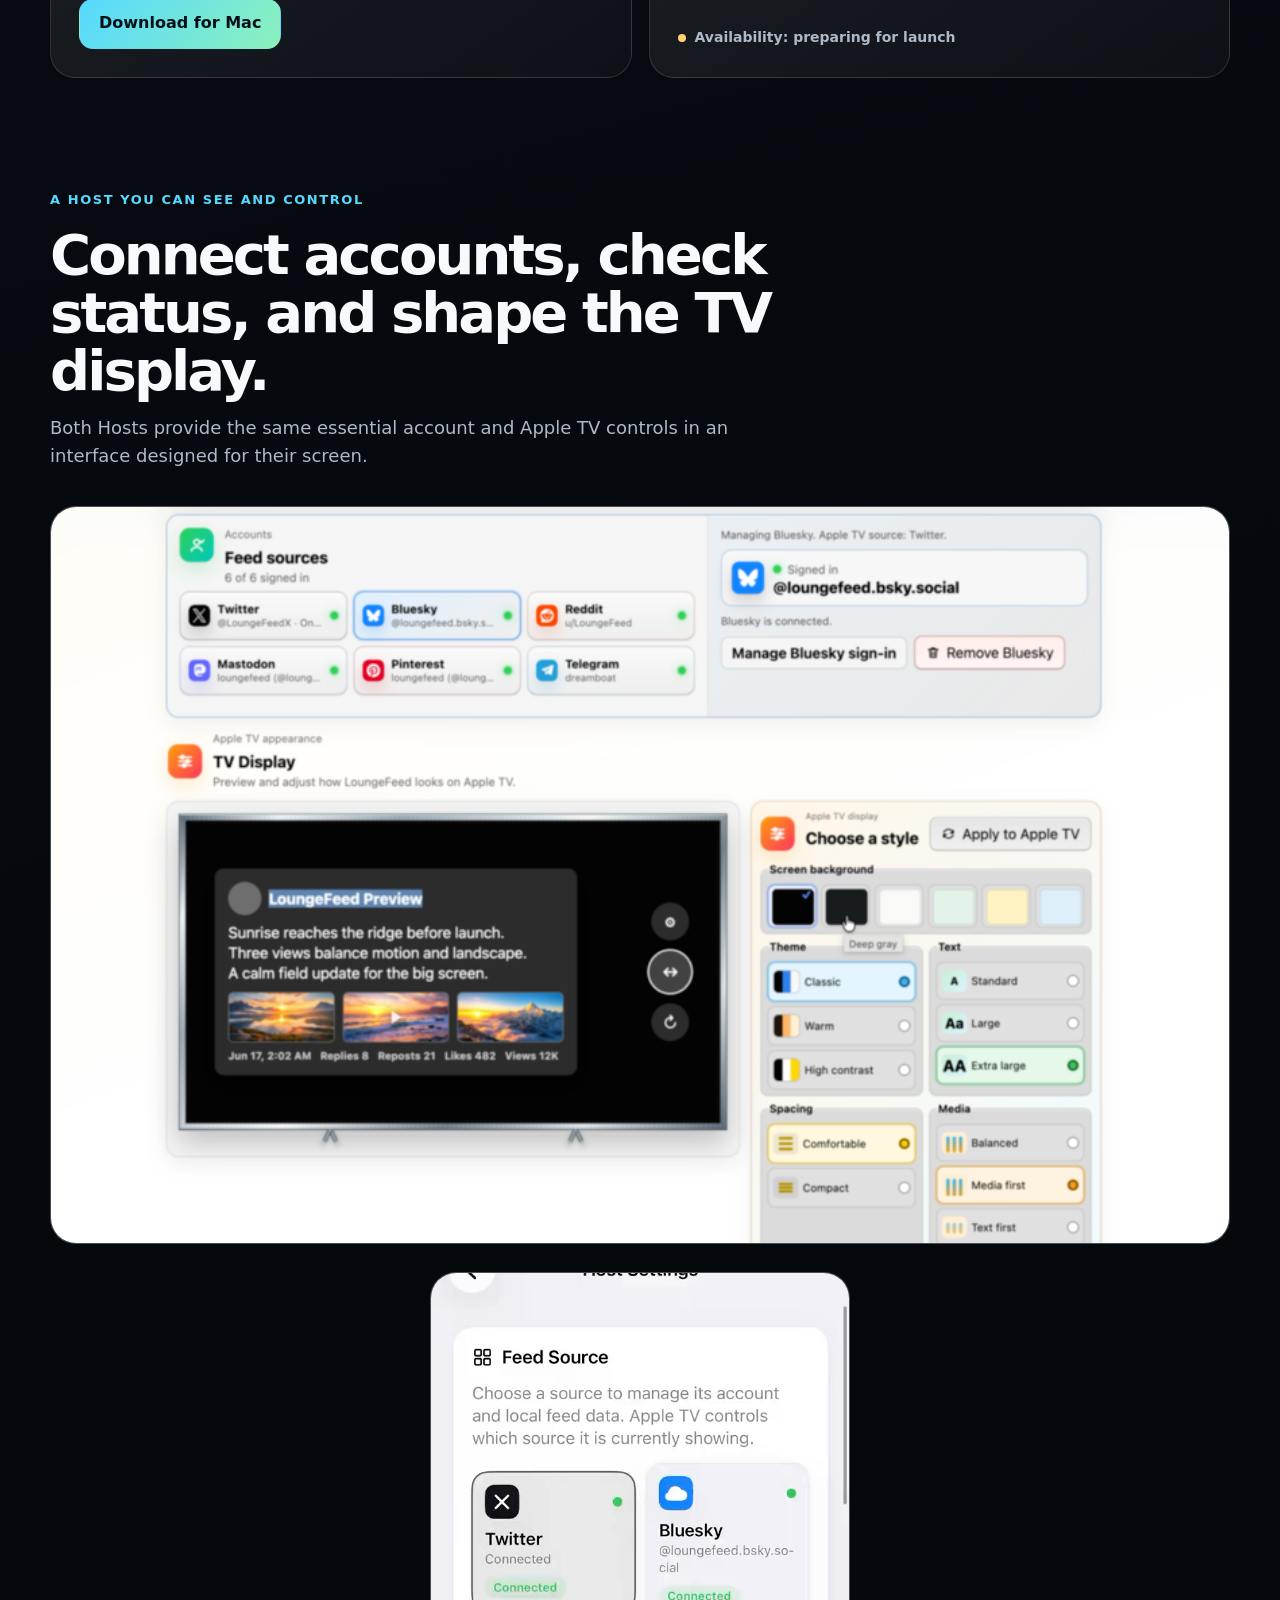
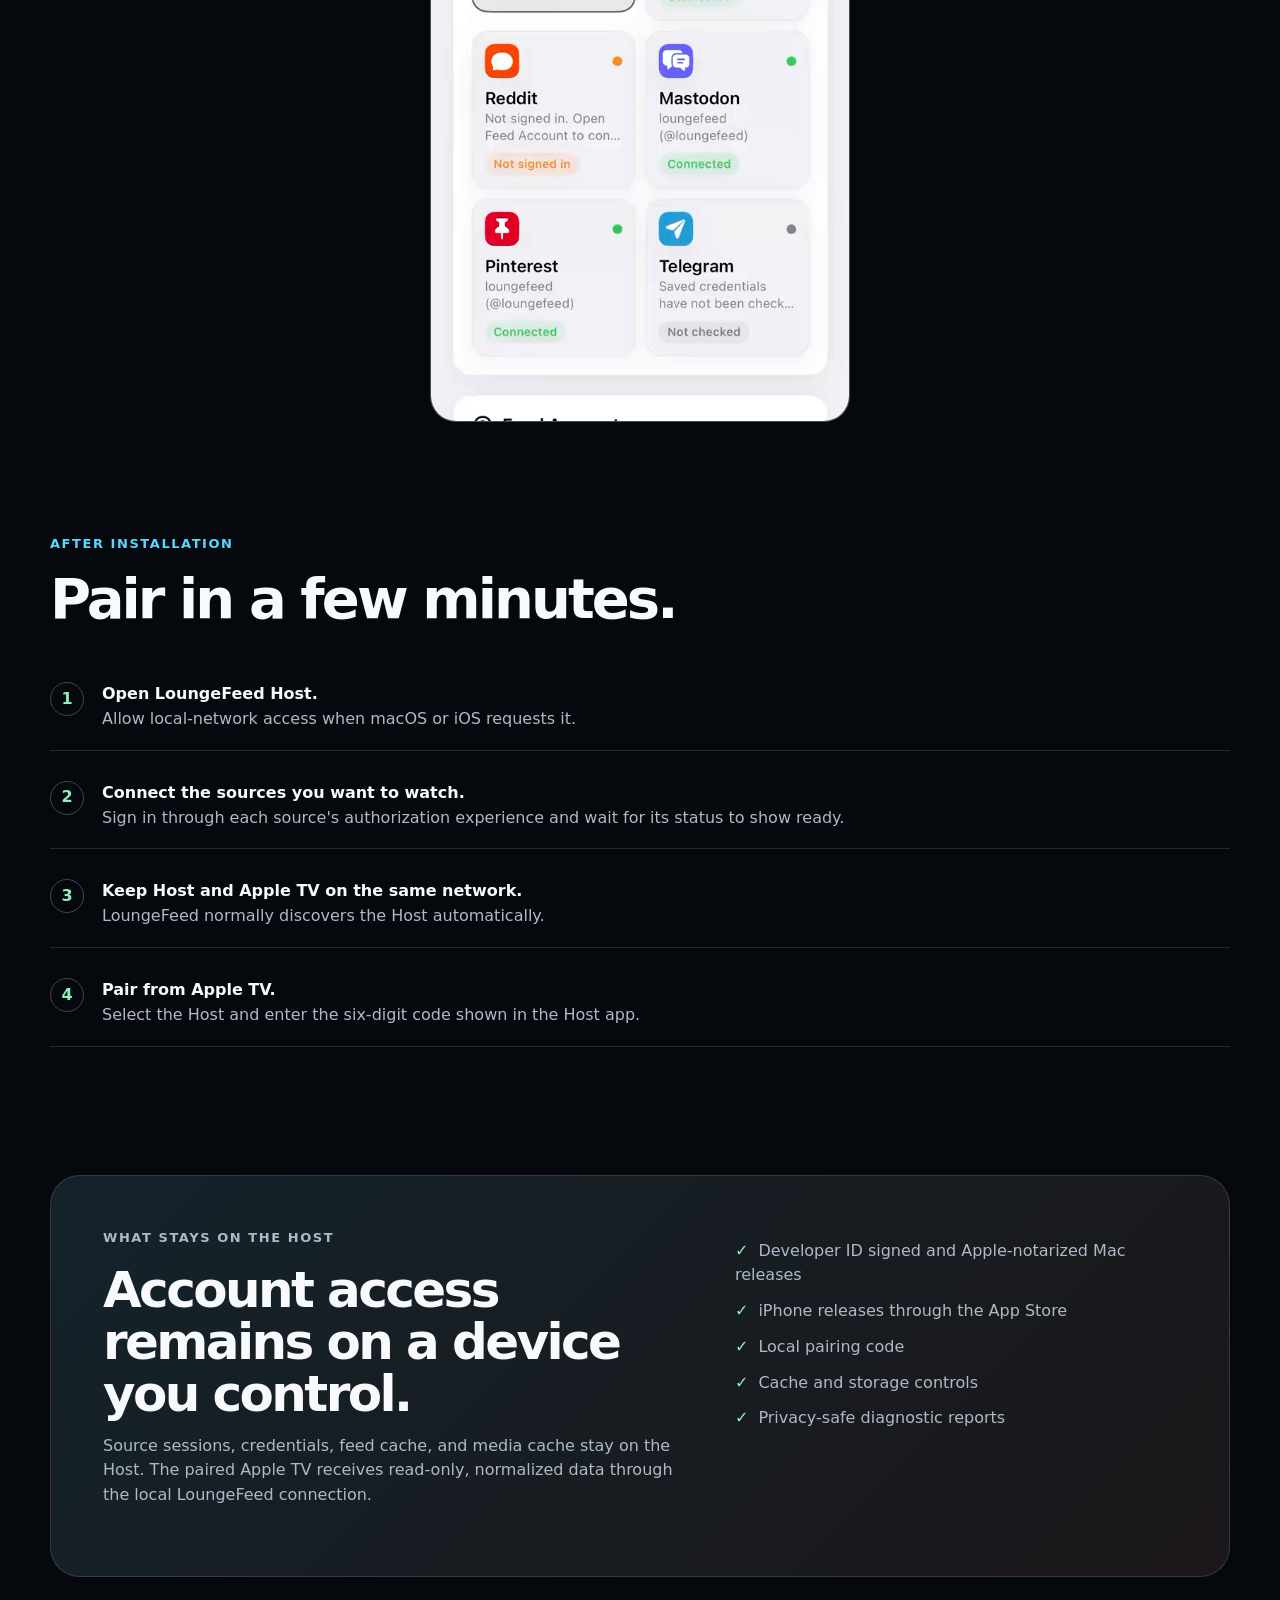
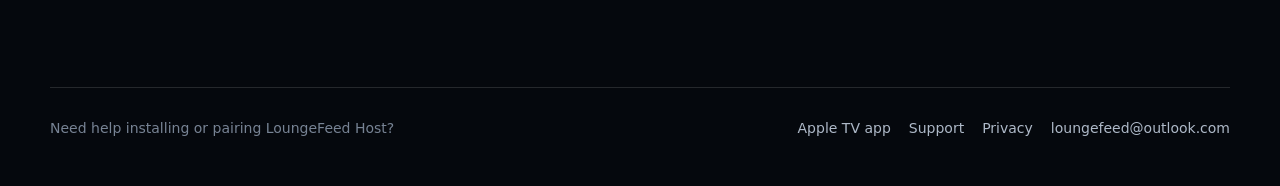
==== commit 2c887a85: "Show available Mac Host download state" ====
--- a/host.html
+++ b/host.html
@@ -134,7 +134,9 @@
       if (!url) return;
       action.href = url;
       action.hidden = false;
-      document.getElementById(`${platform}-pending`).hidden = true;
+      const availability = document.getElementById(`${platform}-pending`);
+      availability.textContent = "Availability: available now";
+      availability.classList.add("available");
       action.textContent = platform === "mac" ? "Download for Mac" : "View on the App Store";
     };
 
--- a/assets/site.css
+++ b/assets/site.css
@@ -450,6 +450,7 @@
   font-weight: 680;
 }
 .release-state::before { content: ""; width: 8px; height: 8px; border-radius: 50%; background: var(--gold); }
+.release-state.available::before { background: var(--mint); }
 
 .host-screens {
   display: grid;
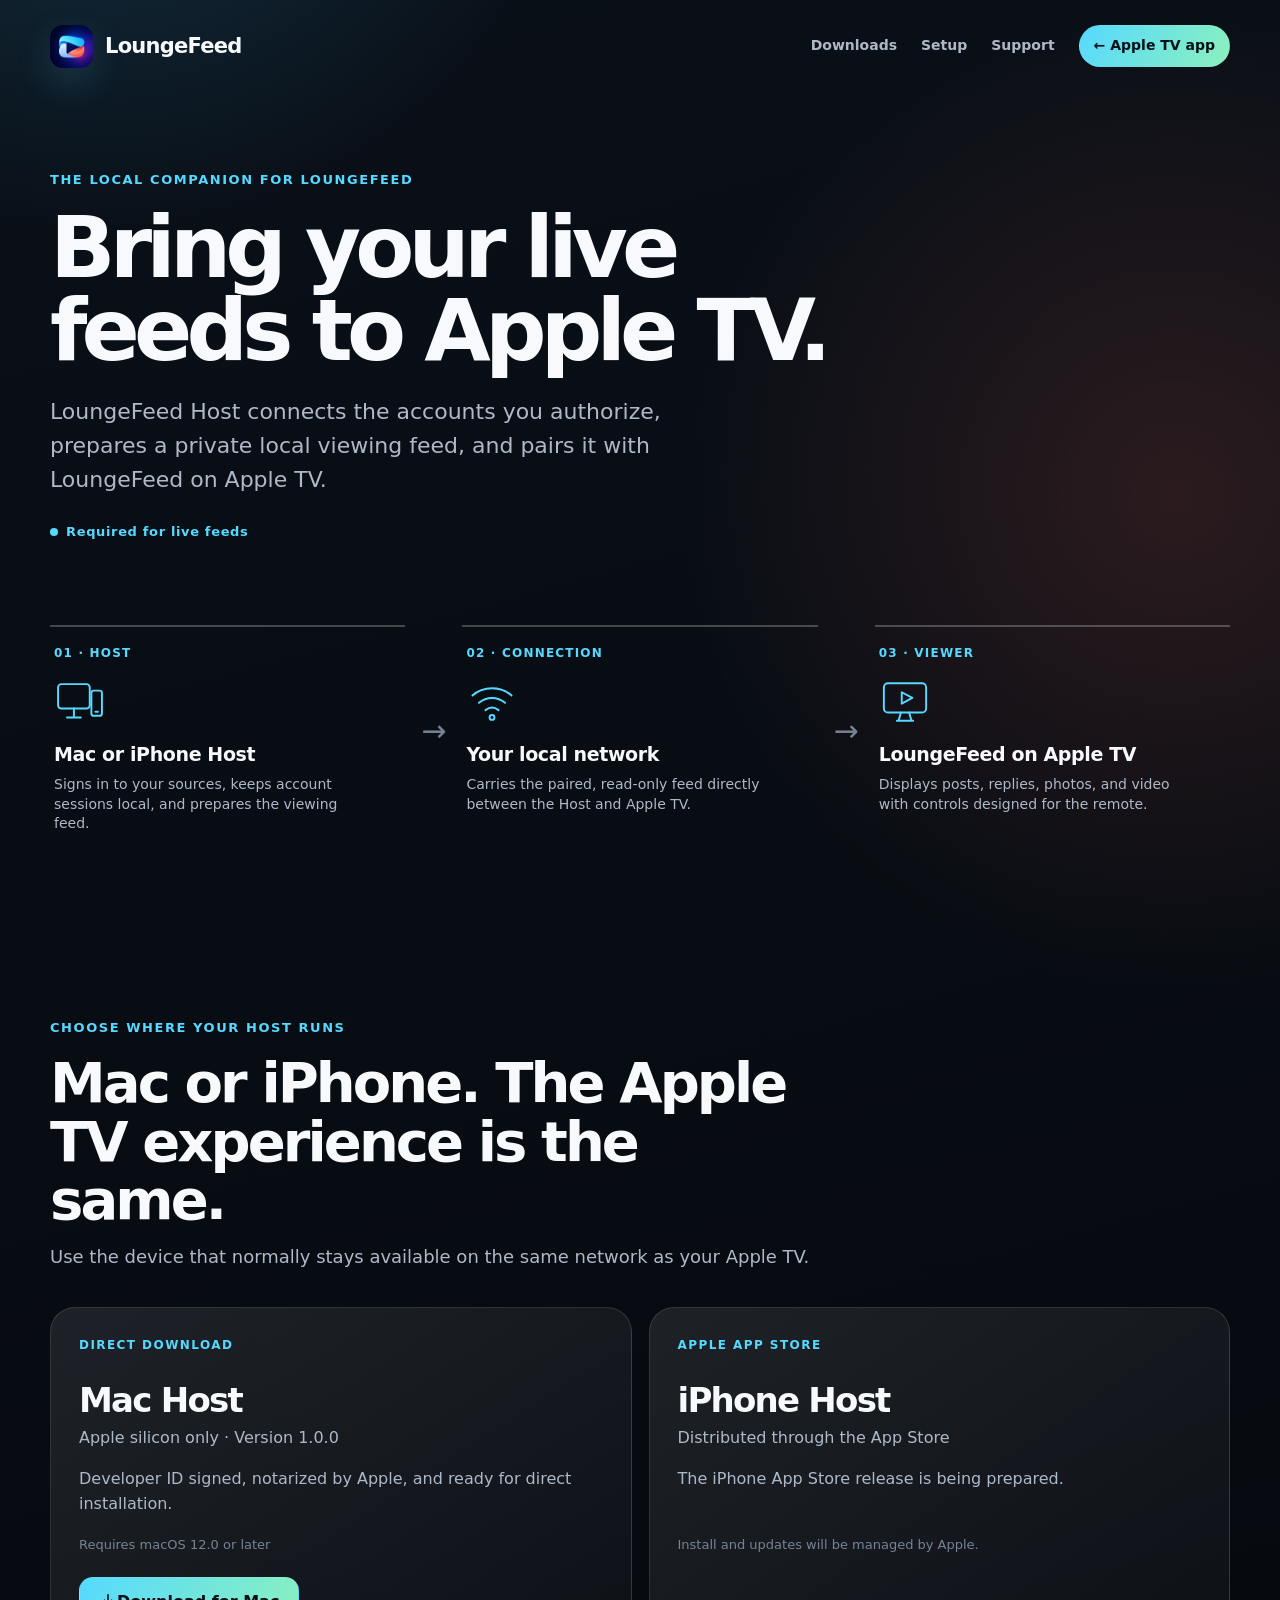
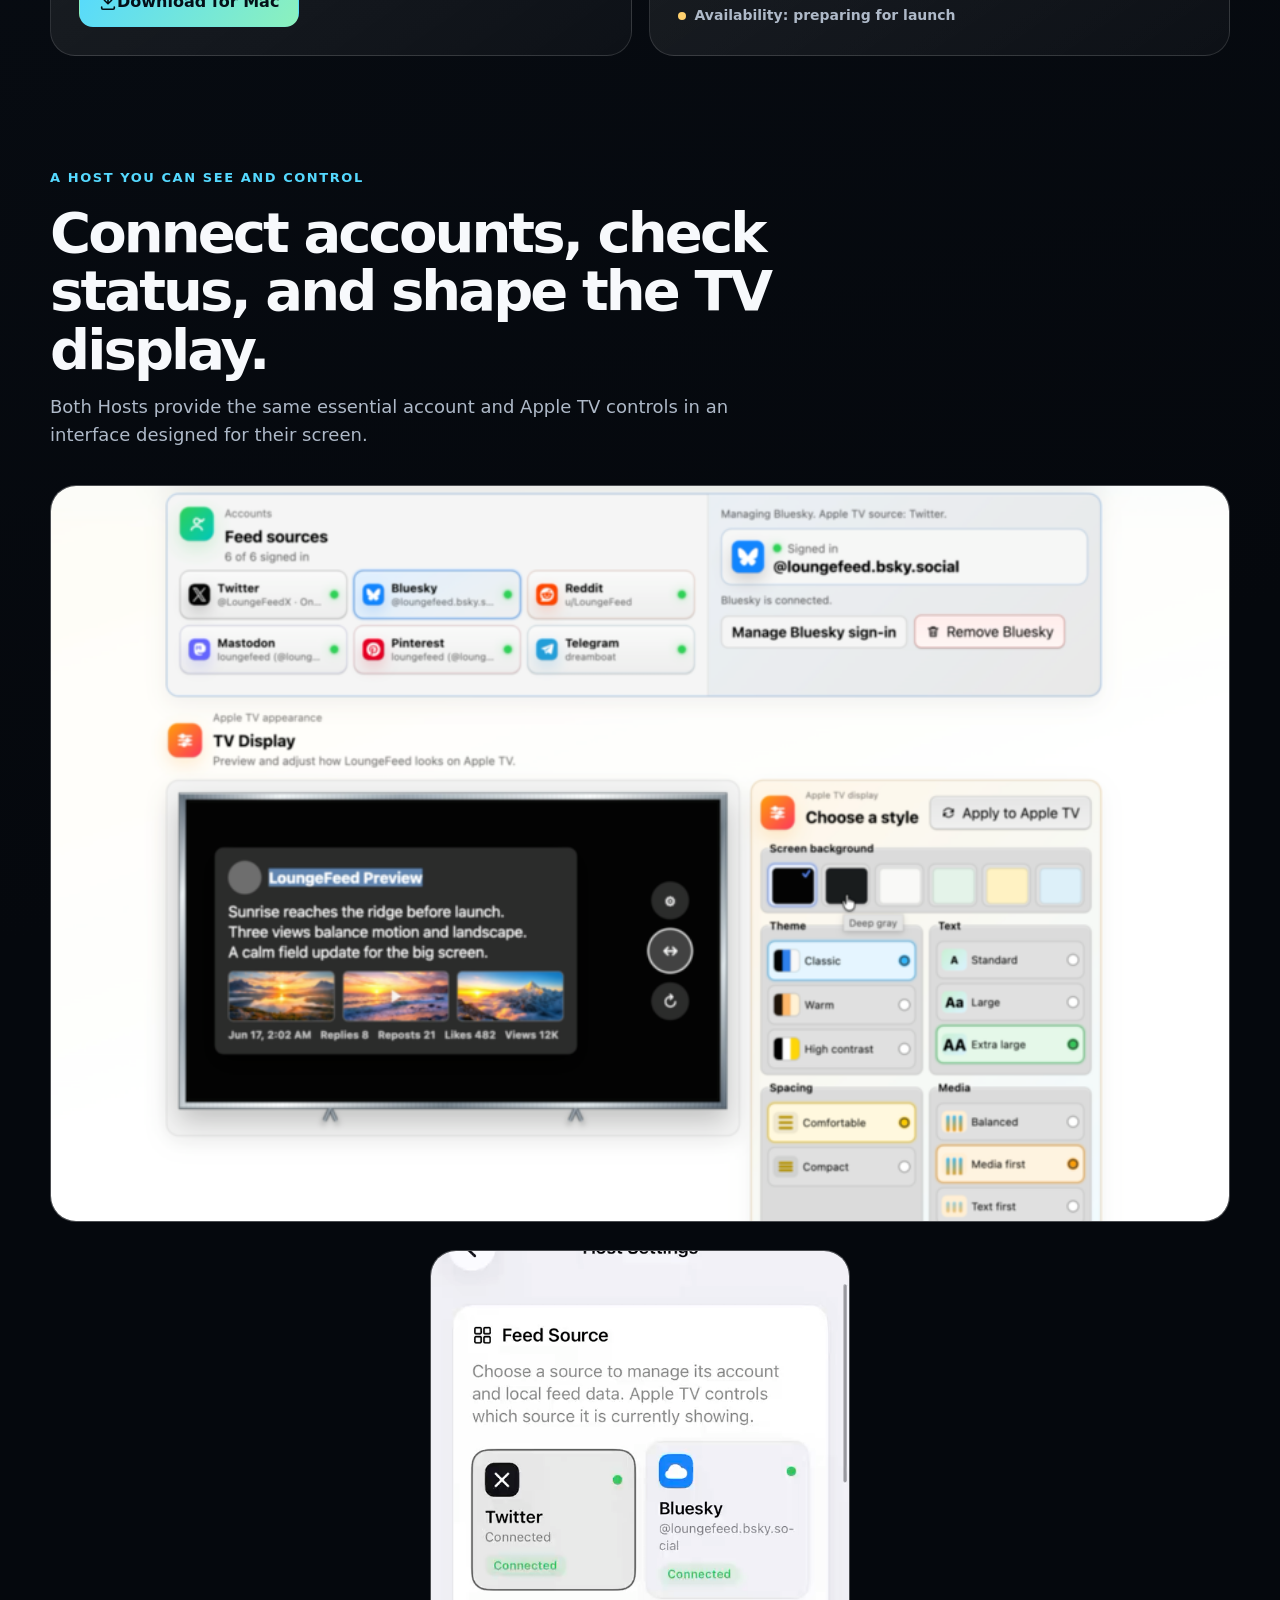
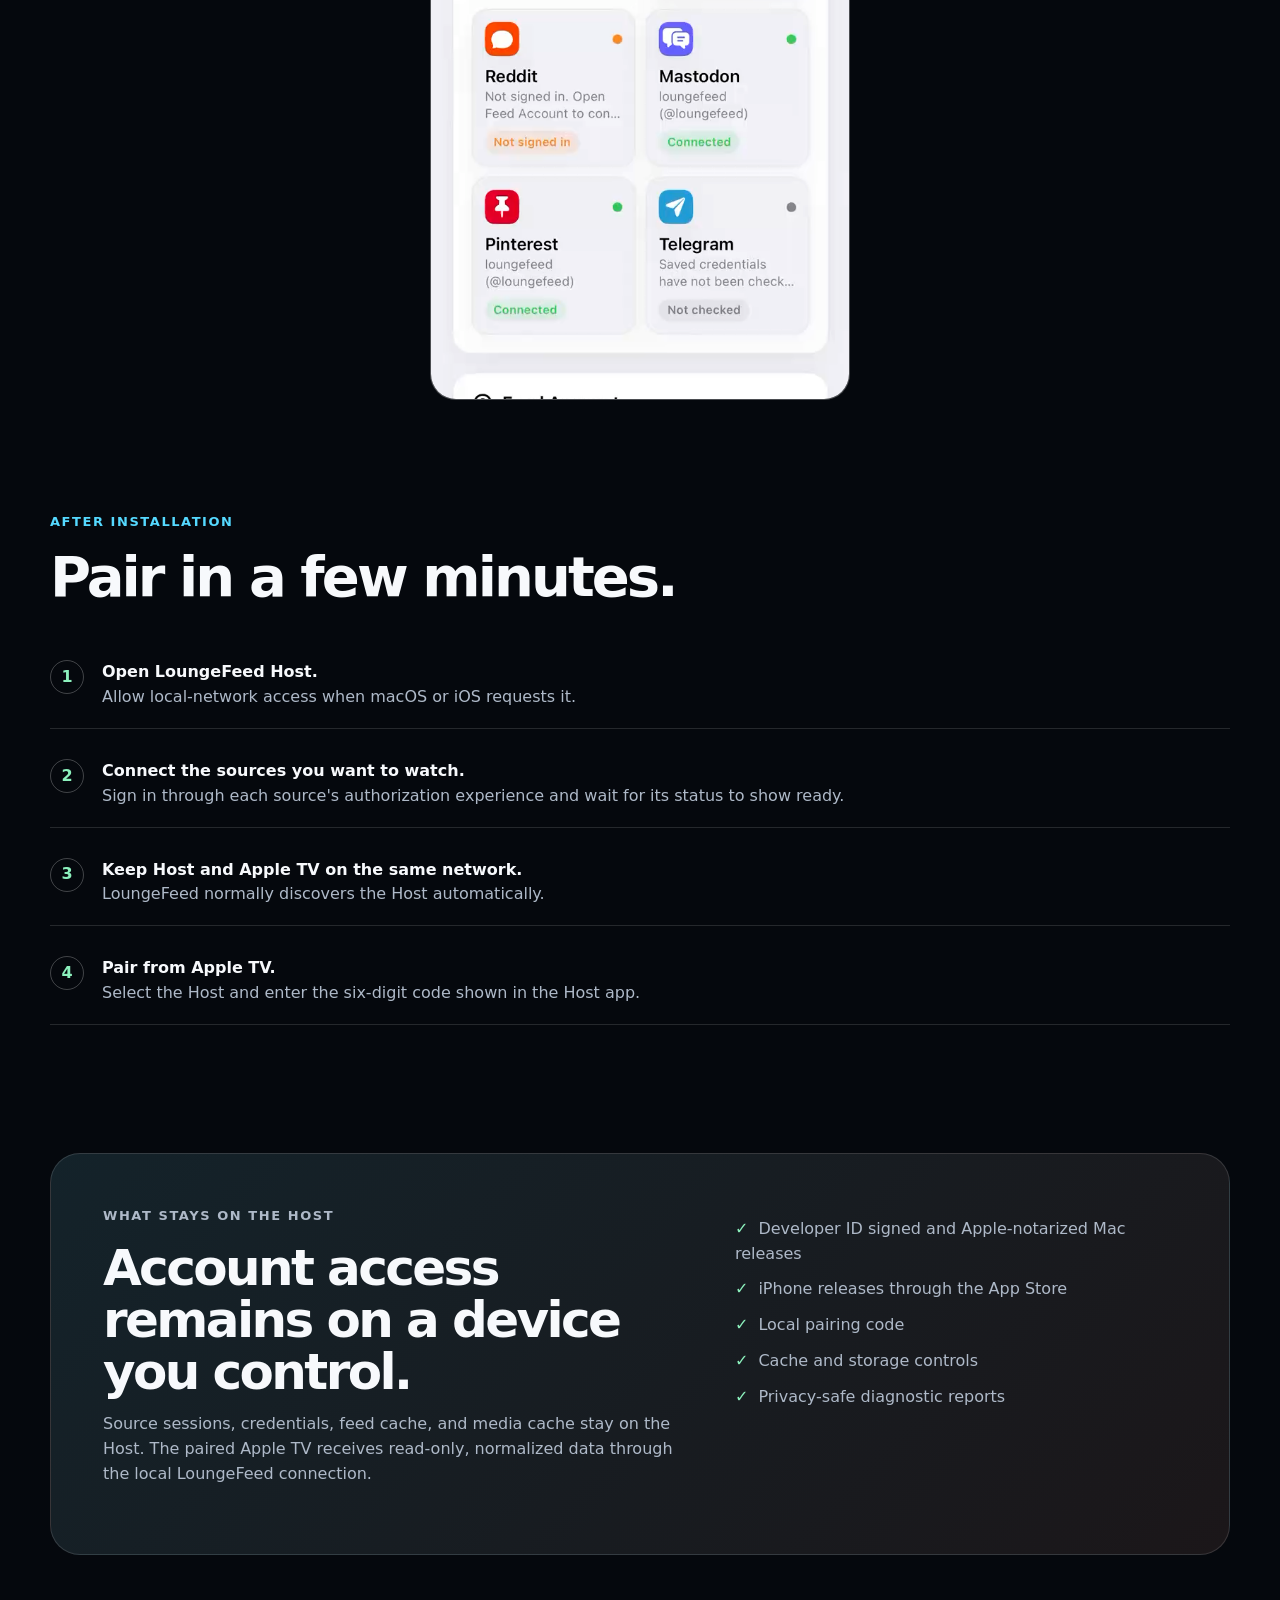
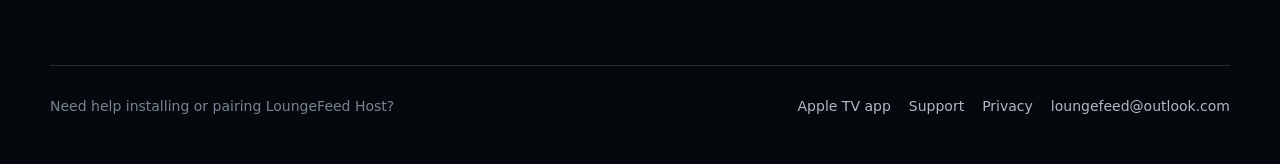
==== commit b1be58d9: "Refine available Host download action" ====
--- a/host.html
+++ b/host.html
@@ -135,9 +135,10 @@
       action.href = url;
       action.hidden = false;
       const availability = document.getElementById(`${platform}-pending`);
-      availability.textContent = "Availability: available now";
-      availability.classList.add("available");
-      action.textContent = platform === "mac" ? "Download for Mac" : "View on the App Store";
+      availability.remove();
+      action.innerHTML = platform === "mac"
+        ? '<svg class="button-icon" aria-hidden="true" viewBox="0 0 20 20" fill="none"><path d="M10 2v10m0 0 4-4m-4 4-4-4M3 15.5v1.25c0 .69.56 1.25 1.25 1.25h11.5c.69 0 1.25-.56 1.25-1.25V15.5" stroke="currentColor" stroke-width="1.8" stroke-linecap="round" stroke-linejoin="round"/></svg>Download for Mac'
+        : "View on the App Store";
     };
 
     fetch("host-downloads.json", { cache: "no-store" })
--- a/assets/site.css
+++ b/assets/site.css
@@ -144,6 +144,7 @@
 
 .button:hover { transform: translateY(-2px); border-color: rgba(255, 255, 255, 0.42); }
 .button[hidden] { display: none; }
+.button-icon { width: 18px; height: 18px; flex: 0 0 auto; }
 .button.primary {
   border-color: transparent;
   color: #041018;
